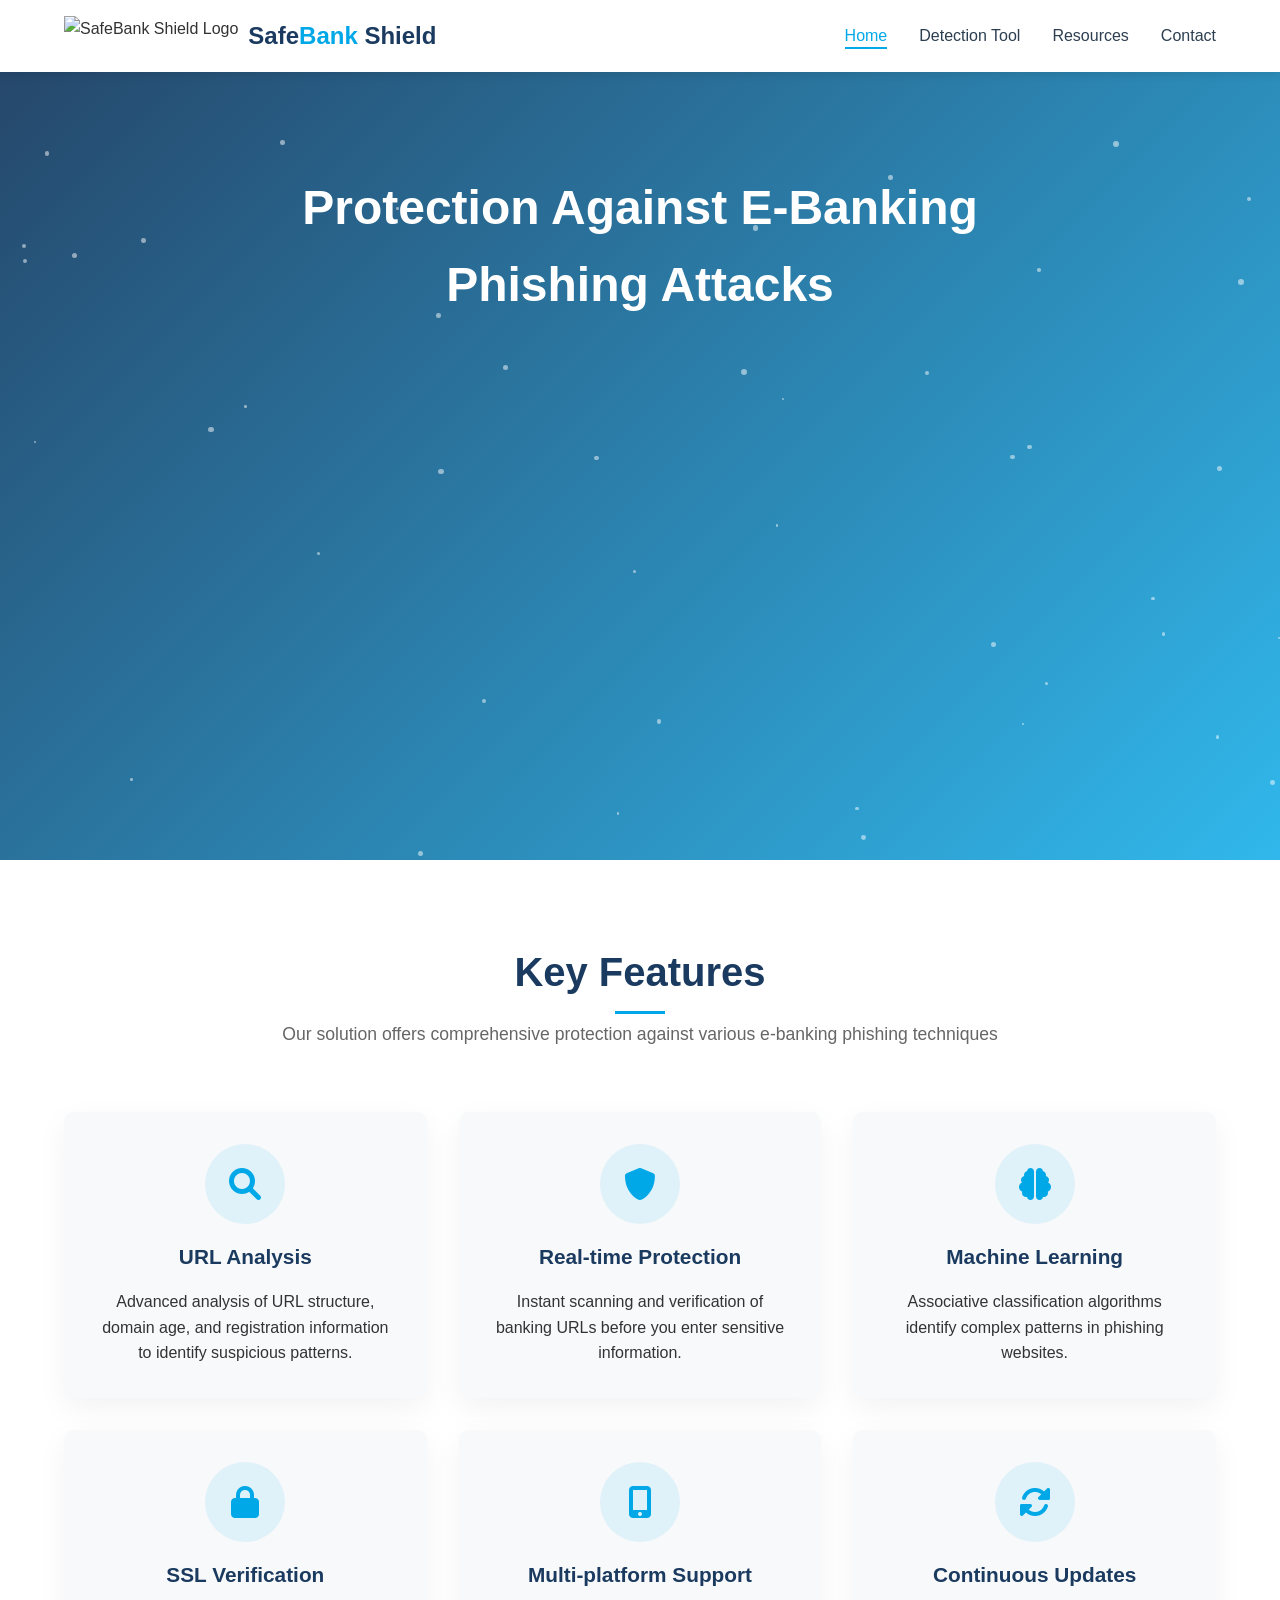
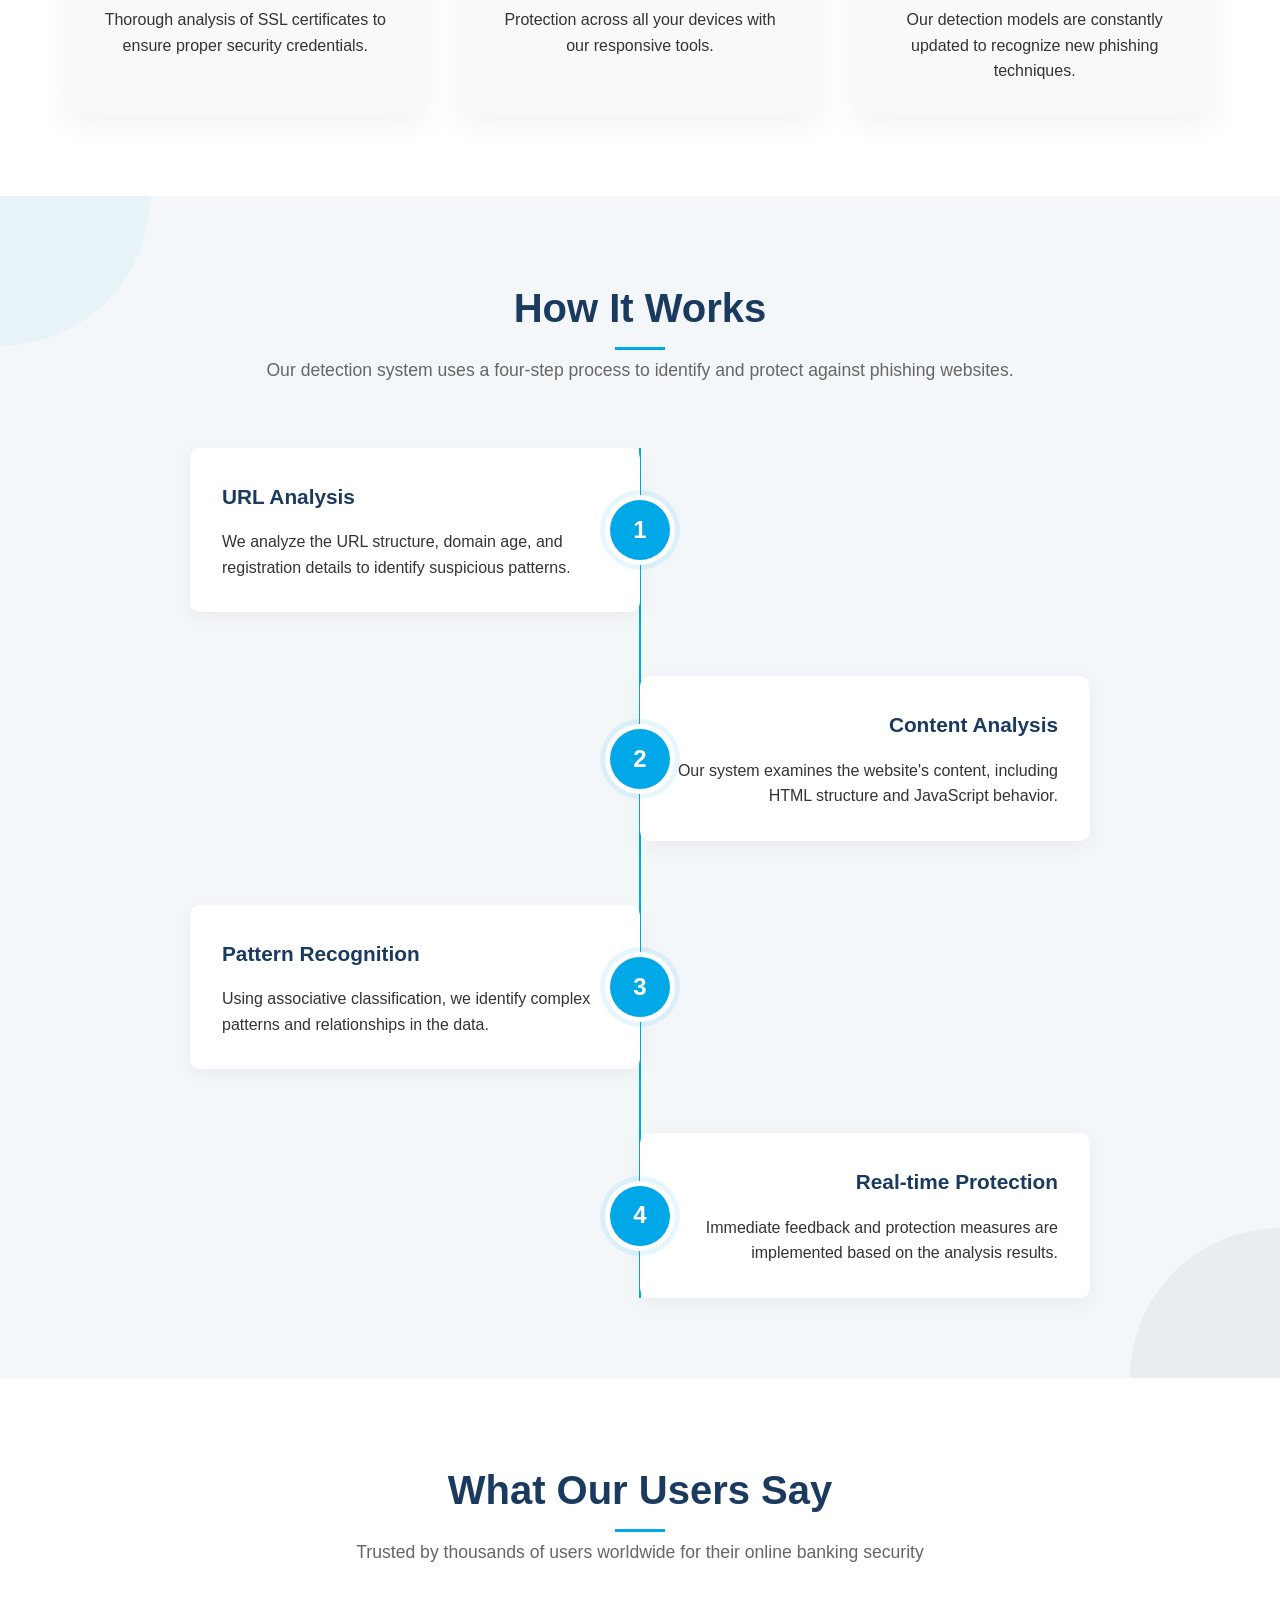
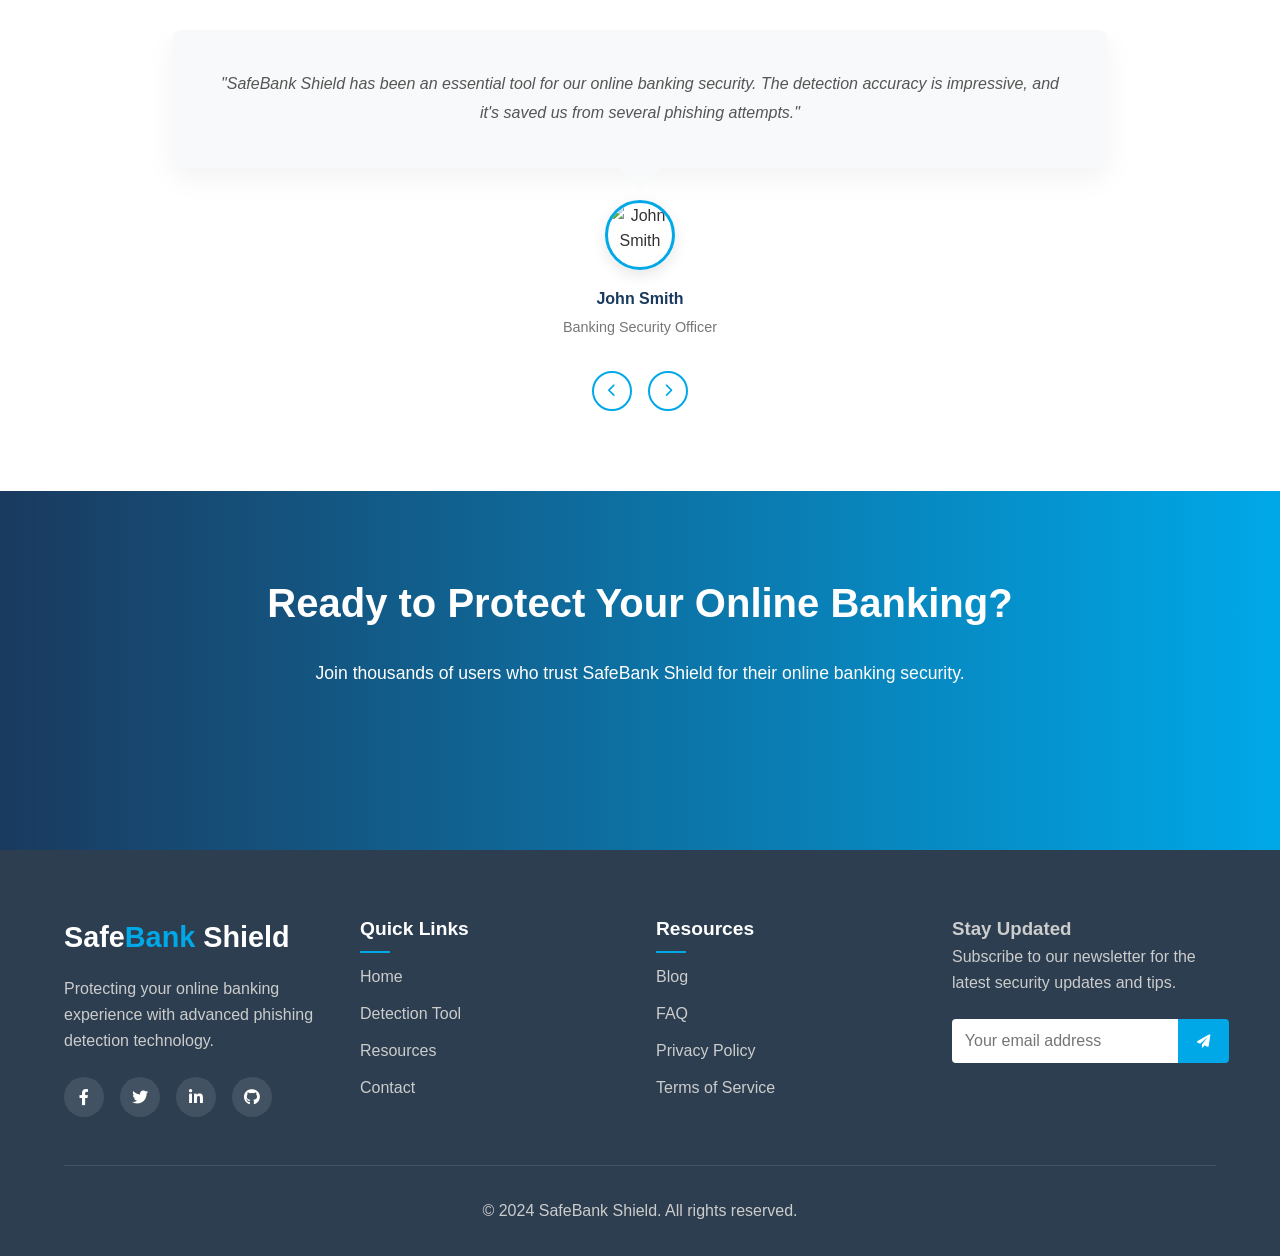
==== index.html @ 0db1be9b "initial commit" ====
<!DOCTYPE html>
<html lang="en">
<head>
    <meta charset="UTF-8">
    <meta name="viewport" content="width=device-width, initial-scale=1.0">
    <title>SafeBank Shield - E-Banking Phishing Detection</title>
    <link rel="stylesheet" href="css/style.css">
    <link rel="stylesheet" href="https://cdnjs.cloudflare.com/ajax/libs/font-awesome/6.0.0/css/all.min.css">
</head>
<body>
    <!-- Navigation -->
    <nav id="navbar">
        <div class="nav-container">
            <div class="logo">
                <img src="assets/logo.png" alt="SafeBank Shield Logo">
                <div class="logo-text">Safe<span>Bank</span> Shield</div>
            </div>
            
            <ul class="nav-links">
                <li><a href="index.html" class="active">Home</a></li>
                <li><a href="detection-tool.html">Detection Tool</a></li>
                <li><a href="resources.html">Resources</a></li>
                <li><a href="contact.html">Contact</a></li>
            </ul>
            
            <div class="mobile-menu-btn" id="menuBtn">
                <span></span>
                <span></span>
                <span></span>
            </div>
        </div>
    </nav>
    
    <!-- Hero Section -->
    <section class="hero">
        <div class="particles" id="particles"></div>
        
        <div class="hero-content">
            <h1>Protection Against E-Banking Phishing Attacks</h1>
            <p>Our advanced detection system uses associative classification to identify and protect you from sophisticated phishing attempts targeting your financial information.</p>
            <div class="hero-buttons">
                <a href="detection-tool.html" class="btn">Try The Detection Tool</a>
                <a href="resources.html" class="btn btn-outline">Learn More</a>
            </div>
            
            <div class="hero-stats">
                <div class="stat-box">
                    <div class="stat-number">97.8%</div>
                    <p>Detection Accuracy</p>
                </div>
                <div class="stat-box">
                    <div class="stat-number">10M+</div>
                    <p>URLs Analyzed</p>
                </div>
                <div class="stat-box">
                    <div class="stat-number">500k+</div>
                    <p>Users Protected</p>
                </div>
            </div>
        </div>
    </section>
    
    <!-- Features Section -->
    <section class="features">
        <div class="section-header">
            <h2>Key Features</h2>
            <p>Our solution offers comprehensive protection against various e-banking phishing techniques</p>
        </div>
        
        <div class="features-grid">
            <div class="feature-card">
                <div class="feature-icon"><i class="fas fa-search"></i></div>
                <div class="feature-content">
                    <h3>URL Analysis</h3>
                    <p>Advanced analysis of URL structure, domain age, and registration information to identify suspicious patterns.</p>
                </div>
            </div>
            
            <div class="feature-card">
                <div class="feature-icon"><i class="fas fa-shield-alt"></i></div>
                <div class="feature-content">
                    <h3>Real-time Protection</h3>
                    <p>Instant scanning and verification of banking URLs before you enter sensitive information.</p>
                </div>
            </div>
            
            <div class="feature-card">
                <div class="feature-icon"><i class="fas fa-brain"></i></div>
                <div class="feature-content">
                    <h3>Machine Learning</h3>
                    <p>Associative classification algorithms identify complex patterns in phishing websites.</p>
                </div>
            </div>
            
            <div class="feature-card">
                <div class="feature-icon"><i class="fas fa-lock"></i></div>
                <div class="feature-content">
                    <h3>SSL Verification</h3>
                    <p>Thorough analysis of SSL certificates to ensure proper security credentials.</p>
                </div>
            </div>
            
            <div class="feature-card">
                <div class="feature-icon"><i class="fas fa-mobile-alt"></i></div>
                <div class="feature-content">
                    <h3>Multi-platform Support</h3>
                    <p>Protection across all your devices with our responsive tools.</p>
                </div>
            </div>
            
            <div class="feature-card">
                <div class="feature-icon"><i class="fas fa-sync-alt"></i></div>
                <div class="feature-content">
                    <h3>Continuous Updates</h3>
                    <p>Our detection models are constantly updated to recognize new phishing techniques.</p>
                </div>
            </div>
        </div>
    </section>
    
    <!-- How It Works Section -->
    <section class="how-it-works">
        <div class="section-header">
            <h2>How It Works</h2>
            <p>Our detection system uses a four-step process to identify and protect against phishing websites.</p>
        </div>
        
        <div class="steps">
            <div class="step">
                <div class="step-number">1</div>
                <div class="step-content">
                    <h3>URL Analysis</h3>
                    <p>We analyze the URL structure, domain age, and registration details to identify suspicious patterns.</p>
                </div>
            </div>
            
            <div class="step">
                <div class="step-number">2</div>
                <div class="step-content">
                    <h3>Content Analysis</h3>
                    <p>Our system examines the website's content, including HTML structure and JavaScript behavior.</p>
                </div>
            </div>
            
            <div class="step">
                <div class="step-number">3</div>
                <div class="step-content">
                    <h3>Pattern Recognition</h3>
                    <p>Using associative classification, we identify complex patterns and relationships in the data.</p>
                </div>
            </div>
            
            <div class="step">
                <div class="step-number">4</div>
                <div class="step-content">
                    <h3>Real-time Protection</h3>
                    <p>Immediate feedback and protection measures are implemented based on the analysis results.</p>
                </div>
            </div>
        </div>
    </section>
    
    <!-- Testimonials Section -->
    <section class="testimonials">
        <div class="section-header">
            <h2>What Our Users Say</h2>
            <p>Trusted by thousands of users worldwide for their online banking security</p>
        </div>
        
        <div class="testimonial-slider">
            <div class="testimonial-slides">
                <div class="testimonial">
                    <div class="testimonial-content">
                        <p>"SafeBank Shield has been an essential tool for our online banking security. The detection accuracy is impressive, and it's saved us from several phishing attempts."</p>
                    </div>
                    <div class="testimonial-author">
                        <img src="assets/testimonial1.jpg" alt="John Smith" class="author-img">
                        <div class="author-name">John Smith</div>
                        <div class="author-role">Banking Security Officer</div>
                    </div>
                </div>
                
                <div class="testimonial">
                    <div class="testimonial-content">
                        <p>"The real-time protection feature gives me peace of mind when doing online banking. I highly recommend SafeBank Shield to everyone."</p>
                    </div>
                    <div class="testimonial-author">
                        <img src="assets/testimonial2.jpg" alt="Sarah Johnson" class="author-img">
                        <div class="author-name">Sarah Johnson</div>
                        <div class="author-role">Financial Advisor</div>
                    </div>
                </div>
            </div>
            
            <div class="slider-controls">
                <button class="slider-btn prev-btn"><i class="fas fa-chevron-left"></i></button>
                <button class="slider-btn next-btn"><i class="fas fa-chevron-right"></i></button>
            </div>
        </div>
    </section>
    
    <!-- CTA Section -->
    <section class="cta">
        <div class="cta-content">
            <h2>Ready to Protect Your Online Banking?</h2>
            <p>Join thousands of users who trust SafeBank Shield for their online banking security.</p>
            <a href="detection-tool.html" class="btn">Get Started Now</a>
        </div>
    </section>
    
    <!-- Footer -->
    <footer>
        <div class="footer-content">
            <div class="footer-about">
                <div class="footer-logo">Safe<span>Bank</span> Shield</div>
                <p>Protecting your online banking experience with advanced phishing detection technology.</p>
                <div class="footer-social">
                    <a href="#" class="social-icon"><i class="fab fa-facebook-f"></i></a>
                    <a href="#" class="social-icon"><i class="fab fa-twitter"></i></a>
                    <a href="#" class="social-icon"><i class="fab fa-linkedin-in"></i></a>
                    <a href="#" class="social-icon"><i class="fab fa-github"></i></a>
                </div>
            </div>
            
            <div class="footer-links">
                <h3>Quick Links</h3>
                <ul>
                    <li><a href="index.html">Home</a></li>
                    <li><a href="detection-tool.html">Detection Tool</a></li>
                    <li><a href="resources.html">Resources</a></li>
                    <li><a href="contact.html">Contact</a></li>
                </ul>
            </div>
            
            <div class="footer-links">
                <h3>Resources</h3>
                <ul>
                    <li><a href="blog.html">Blog</a></li>
                    <li><a href="faq.html">FAQ</a></li>
                    <li><a href="privacy.html">Privacy Policy</a></li>
                    <li><a href="terms.html">Terms of Service</a></li>
                </ul>
            </div>
            
            <div class="footer-newsletter">
                <h3>Stay Updated</h3>
                <p>Subscribe to our newsletter for the latest security updates and tips.</p>
                <form class="newsletter-form">
                    <input type="email" placeholder="Your email address" required>
                    <button type="submit"><i class="fas fa-paper-plane"></i></button>
                </form>
            </div>
        </div>
        
        <div class="footer-bottom">
            <p>&copy; 2024 SafeBank Shield. All rights reserved.</p>
        </div>
    </footer>

    <script src="js/main.js"></script>
</body>
</html>
---- css/style.css ----
/* Global Styles */
:root {
    --primary-color: #1a3a5f;
    --secondary-color: #00a8e8;
    --accent-color: #ff6b6b;
    --light-color: #f8f9fa;
    --dark-color: #2c3e50;
    --success-color: #28a745;
    --warning-color: #ffc107;
    --danger-color: #dc3545;
}

* {
    box-sizing: border-box;
    margin: 0;
    padding: 0;
}

body {
    font-family: 'Segoe UI', Tahoma, Geneva, Verdana, sans-serif;
    line-height: 1.6;
    color: #333;
    background-color: #f4f7f9;
    overflow-x: hidden;
}

a {
    text-decoration: none;
    color: var(--secondary-color);
    transition: all 0.3s ease;
}

a:hover {
    color: #0056b3;
}

/* Navigation */
nav {
    background-color: white;
    box-shadow: 0 2px 10px rgba(0, 0, 0, 0.1);
    position: fixed;
    width: 100%;
    z-index: 1000;
}

.nav-container {
    display: flex;
    justify-content: space-between;
    align-items: center;
    padding: 1rem 5%;
    max-width: 1400px;
    margin: 0 auto;
}

.logo {
    display: flex;
    align-items: center;
}

.logo img {
    height: 40px;
    margin-right: 10px;
}

.logo-text {
    font-size: 1.5rem;
    font-weight: 700;
    color: var(--primary-color);
}

.logo-text span {
    color: var(--secondary-color);
}

.nav-links {
    display: flex;
    list-style: none;
}

.nav-links li {
    margin-left: 2rem;
}

.nav-links a {
    color: var(--dark-color);
    font-weight: 500;
    position: relative;
}

.nav-links a.active {
    color: var(--secondary-color);
}

.nav-links a::after {
    content: '';
    position: absolute;
    width: 0;
    height: 2px;
    background-color: var(--secondary-color);
    bottom: -5px;
    left: 0;
    transition: width 0.3s ease;
}

.nav-links a:hover::after,
.nav-links a.active::after {
    width: 100%;
}

.mobile-menu-btn {
    display: none;
    cursor: pointer;
}

/* Hero Section */
.hero {
    display: flex;
    flex-direction: column;
    align-items: center;
    justify-content: center;
    text-align: center;
    padding: 170px 5% 100px;
    background: linear-gradient(135deg, rgba(26, 58, 95, 0.95) 0%, rgba(0, 168, 232, 0.8) 100%), url('../assets/hero-bg.jpg') center/cover no-repeat;
    color: white;
    position: relative;
    overflow: hidden;
    min-height: 80vh;
}

.particles {
    position: absolute;
    top: 0;
    left: 0;
    width: 100%;
    height: 100%;
}

.particle {
    position: absolute;
    background-color: rgba(255, 255, 255, 0.5);
    border-radius: 50%;
    animation: float 15s infinite linear;
}

@keyframes float {
    0% {
        transform: translateY(0) translateX(0);
        opacity: 0;
    }
    10% {
        opacity: 1;
    }
    90% {
        opacity: 1;
    }
    100% {
        transform: translateY(-500px) translateX(100px);
        opacity: 0;
    }
}

.hero-content {
    max-width: 800px;
    position: relative;
    z-index: 5;
}

.hero h1 {
    font-size: 3rem;
    margin-bottom: 1.5rem;
    animation: fadeInUp 1s ease;
}

.hero p {
    font-size: 1.2rem;
    margin-bottom: 2rem;
    max-width: 600px;
    animation: fadeInUp 1s ease 0.2s forwards;
    opacity: 0;
}

.hero-buttons {
    display: flex;
    gap: 1rem;
    justify-content: center;
    margin-bottom: 3rem;
}

.btn {
    display: inline-block;
    padding: 0.8rem 2rem;
    background-color: var(--secondary-color);
    color: white;
    border-radius: 30px;
    font-weight: 600;
    text-transform: uppercase;
    letter-spacing: 1px;
    transition: all 0.3s ease;
    border: none;
    cursor: pointer;
    animation: fadeInUp 1s ease 0.4s forwards;
    opacity: 0;
    box-shadow: 0 4px 15px rgba(0, 168, 232, 0.4);
}

.btn:hover {
    background-color: white;
    color: var(--secondary-color);
    transform: translateY(-3px);
    box-shadow: 0 10px 20px rgba(0, 168, 232, 0.3);
}

.btn-outline {
    background-color: transparent;
    border: 2px solid white;
}

.btn-outline:hover {
    background-color: white;
    color: var(--secondary-color);
}

.hero-stats {
    display: flex;
    justify-content: center;
    margin-top: 3rem;
    width: 100%;
    gap: 2rem;
    animation: fadeInUp 1s ease 0.6s forwards;
    opacity: 0;
}

.stat-box {
    background-color: rgba(255, 255, 255, 0.1);
    backdrop-filter: blur(10px);
    padding: 1.5rem;
    border-radius: 10px;
    min-width: 200px;
    border: 1px solid rgba(255, 255, 255, 0.2);
    transition: all 0.3s ease;
}

.stat-box:hover {
    transform: translateY(-5px);
    background-color: rgba(255, 255, 255, 0.2);
}

.stat-number {
    font-size: 2.5rem;
    font-weight: 700;
    margin-bottom: 0.5rem;
    background: linear-gradient(to right, #ffffff, #a5d8ef);
    -webkit-background-clip: text;
    -webkit-text-fill-color: transparent;
}

/* Features Section */
.features {
    padding: 5rem 5%;
    background-color: white;
}

.section-header {
    text-align: center;
    max-width: 800px;
    margin: 0 auto 4rem;
}

.section-header h2 {
    font-size: 2.5rem;
    color: var(--primary-color);
    margin-bottom: 1rem;
    position: relative;
    display: inline-block;
}

.section-header h2::after {
    content: '';
    position: absolute;
    width: 50px;
    height: 3px;
    background-color: var(--secondary-color);
    bottom: -10px;
    left: 50%;
    transform: translateX(-50%);
}

.section-header p {
    color: #666;
    font-size: 1.1rem;
}

.features-grid {
    display: grid;
    grid-template-columns: repeat(auto-fit, minmax(300px, 1fr));
    gap: 2rem;
    max-width: 1200px;
    margin: 0 auto;
}

.feature-card {
    background-color: #f8f9fa;
    border-radius: 10px;
    overflow: hidden;
    box-shadow: 0 10px 30px rgba(0, 0, 0, 0.05);
    transition: all 0.3s ease;
    position: relative;
    z-index: 1;
}

.feature-card:hover {
    transform: translateY(-10px);
    box-shadow: 0 15px 35px rgba(0, 0, 0, 0.1);
}

.feature-card::before {
    content: '';
    position: absolute;
    top: 0;
    left: 0;
    width: 100%;
    height: 100%;
    background: linear-gradient(45deg, var(--primary-color), var(--secondary-color));
    opacity: 0;
    z-index: -1;
    transition: opacity 0.3s ease;
}

.feature-card:hover::before {
    opacity: 0.05;
}

.feature-icon {
    width: 80px;
    height: 80px;
    background-color: rgba(0, 168, 232, 0.1);
    border-radius: 50%;
    display: flex;
    align-items: center;
    justify-content: center;
    margin: 2rem auto 1rem;
    font-size: 2rem;
    color: var(--secondary-color);
    transition: all 0.3s ease;
}

.feature-card:hover .feature-icon {
    background-color: var(--secondary-color);
    color: white;
    transform: rotateY(180deg);
}

.feature-content {
    padding: 0 2rem 2rem;
    text-align: center;
}

.feature-content h3 {
    color: var(--primary-color);
    margin-bottom: 1rem;
    font-size: 1.3rem;
}

/* How It Works Section */
.how-it-works {
    padding: 5rem 5%;
    background-color: #f4f7f9;
    position: relative;
    overflow: hidden;
}

.how-it-works::before {
    content: '';
    position: absolute;
    width: 300px;
    height: 300px;
    background-color: rgba(0, 168, 232, 0.05);
    border-radius: 50%;
    top: -150px;
    left: -150px;
}

.how-it-works::after {
    content: '';
    position: absolute;
    width: 300px;
    height: 300px;
    background-color: rgba(26, 58, 95, 0.05);
    border-radius: 50%;
    bottom: -150px;
    right: -150px;
}

.steps {
    max-width: 1000px;
    margin: 0 auto;
    position: relative;
}

.steps::before {
    content: '';
    position: absolute;
    height: 100%;
    width: 2px;
    background-color: var(--secondary-color);
    left: 50%;
    top: 0;
    transform: translateX(-50%);
}

.step {
    display: flex;
    align-items: center;
    margin-bottom: 4rem;
    position: relative;
}

.step:last-child {
    margin-bottom: 0;
}

.step-number {
    width: 60px;
    height: 60px;
    background-color: var(--secondary-color);
    border-radius: 50%;
    display: flex;
    align-items: center;
    justify-content: center;
    font-size: 1.5rem;
    font-weight: 700;
    color: white;
    position: absolute;
    left: 50%;
    transform: translateX(-50%);
    z-index: 2;
    box-shadow: 0 0 0 5px white, 0 0 0 10px rgba(0, 168, 232, 0.1);
}

.step-content {
    background-color: white;
    border-radius: 10px;
    padding: 2rem;
    width: calc(50% - 50px);
    box-shadow: 0 5px 20px rgba(0, 0, 0, 0.05);
    transition: all 0.3s ease;
}

.step-content:hover {
    transform: translateY(-5px);
    box-shadow: 0 10px 30px rgba(0, 0, 0, 0.1);
}

.step:nth-child(odd) .step-content {
    margin-right: auto;
    margin-left: 50px;
}

.step:nth-child(even) .step-content {
    margin-left: auto;
    margin-right: 50px;
    text-align: right;
}

.step-content h3 {
    color: var(--primary-color);
    margin-bottom: 1rem;
    font-size: 1.3rem;
}

/* Testimonials Section */
.testimonials {
    padding: 5rem 5%;
    background-color: white;
}

.testimonial-slider {
    max-width: 1000px;
    margin: 0 auto;
    overflow: hidden;
    position: relative;
}

.testimonial-slides {
    display: flex;
    transition: transform 0.5s ease;
}

.testimonial {
    min-width: 100%;
    padding: 0 2rem;
    text-align: center;
}

.testimonial-content {
    background-color: #f8f9fa;
    border-radius: 10px;
    padding: 2.5rem;
    margin-bottom: 2rem;
    position: relative;
    box-shadow: 0 10px 30px rgba(0, 0, 0, 0.05);
}

.testimonial-content::after {
    content: '';
    position: absolute;
    bottom: -20px;
    left: 50%;
    transform: translateX(-50%);
    border-width: 20px 20px 0;
    border-style: solid;
    border-color: #f8f9fa transparent;
}

.testimonial-content p {
    font-style: italic;
    color: #555;
    line-height: 1.8;
}

.testimonial-author {
    display: flex;
    flex-direction: column;
    align-items: center;
}

.author-img {
    width: 70px;
    height: 70px;
    border-radius: 50%;
    margin-bottom: 1rem;
    object-fit: cover;
    border: 3px solid var(--secondary-color);
    box-shadow: 0 5px 15px rgba(0, 0, 0, 0.1);
}

.author-name {
    font-weight: 600;
    color: var(--primary-color);
    margin-bottom: 0.3rem;
}

.author-role {
    color: #777;
    font-size: 0.9rem;
}

.slider-controls {
    display: flex;
    justify-content: center;
    margin-top: 2rem;
}

.slider-btn {
    width: 40px;
    height: 40px;
    border-radius: 50%;
    background-color: white;
    border: 2px solid var(--secondary-color);
    color: var(--secondary-color);
    display: flex;
    align-items: center;
    justify-content: center;
    cursor: pointer;
    transition: all 0.3s ease;
    margin: 0 0.5rem;
}

.slider-btn:hover {
    background-color: var(--secondary-color);
    color: white;
}

/* CTA Section */
.cta {
    padding: 5rem 5%;
    background: linear-gradient(to right, var(--primary-color), var(--secondary-color));
    color: white;
    text-align: center;
}

.cta-content {
    max-width: 800px;
    margin: 0 auto;
}

.cta h2 {
    font-size: 2.5rem;
    margin-bottom: 1.5rem;
}

.cta p {
    margin-bottom: 2rem;
    font-size: 1.1rem;
}

.cta .btn {
    background-color: white;
    color: var(--primary-color);
}

.cta .btn:hover {
    background-color: var(--primary-color);
    color: white;
}

/* Footer */
footer {
    background-color: var(--dark-color);
    color: #ccc;
    padding: 4rem 5% 2rem;
}

.footer-content {
    display: grid;
    grid-template-columns: repeat(auto-fit, minmax(250px, 1fr));
    gap: 2rem;
    max-width: 1200px;
    margin: 0 auto 3rem;
}

.footer-logo {
    color: white;
    font-size: 1.8rem;
    font-weight: 700;
    margin-bottom: 1rem;
    display: inline-block;
}

.footer-logo span {
    color: var(--secondary-color);
}

.footer-links h3 {
    color: white;
    margin-bottom: 1.2rem;
    font-size: 1.2rem;
    position: relative;
}

.footer-links h3::after {
    content: '';
    position: absolute;
    width: 30px;
    height: 2px;
    background-color: var(--secondary-color);
    bottom: -8px;
    left: 0;
}

.footer-links ul {
    list-style: none;
}

.footer-links li {
    margin-bottom: 0.7rem;
}

.footer-links a {
    color: #ccc;
    transition: all 0.3s ease;
}

.footer-links a:hover {
    color: var(--secondary-color);
    padding-left: 5px;
}

.footer-newsletter p {
    margin-bottom: 1.5rem;
}

.newsletter-form {
    display: flex;
}

.newsletter-form input {
    flex-grow: 1;
    padding: 0.8rem;
    border: none;
    border-radius: 4px 0 0 4px;
    font-size: 1rem;
}

.newsletter-form button {
    background-color: var(--secondary-color);
    color: white;
    border: none;
    border-radius: 0 4px 4px 0;
    padding: 0 1.2rem;
    cursor: pointer;
    transition: all 0.3s ease;
}

.newsletter-form button:hover {
    background-color: #0077b6;
}

.footer-social {
    display: flex;
    margin-top: 1.5rem;
}

.social-icon {
    width: 40px;
    height: 40px;
    border-radius: 50%;
    background-color: rgba(255, 255, 255, 0.1);
    color: white;
    display: flex;
    align-items: center;
    justify-content: center;
    margin-right: 1rem;
    transition: all 0.3s ease;
}

.social-icon:hover {
    background-color: var(--secondary-color);
    transform: translateY(-5px);
}

.footer-bottom {
    text-align: center;
    padding-top: 2rem;
    border-top: 1px solid rgba(255, 255, 255, 0.1);
}

/* Responsive */
@media (max-width: 992px) {
    .hero h1 {
        font-size: 2.5rem;
    }
    
    .hero-stats {
        flex-direction: column;
        align-items: center;
        gap: 1rem;
    }
    
    .stat-box {
        width: 100%;
        max-width: 300px;
    }
    
    .steps::before {
        left: 30px;
    }
    
    .step-number {
        left: 30px;
        transform: none;
    }
    
    .step-content {
        width: calc(100% - 80px);
        margin-left: 80px !important;
        margin-right: 0 !important;
        text-align: left !important;
    }
}

@media (max-width: 768px) {
    .nav-links {
        position: fixed;
        top: 0;
        right: -280px;
        width: 280px;
        height: 100vh;
        flex-direction: column;
        background-color: white;
        padding: 80px 30px 30px;
        transition: all 0.4s ease;
        box-shadow: -5px 0 15px rgba(0, 0, 0, 0.1);
    }
    
    .nav-active .nav-links {
        right: 0;
    }
    
    .nav-links li {
        margin: 1.5rem 0;
    }
    
    .mobile-menu-btn {
        display: block;
        width: 30px;
        height: 20px;
        position: relative;
        z-index: 1001;
    }
    
    .mobile-menu-btn span {
        position: absolute;
        width: 100%;
        height: 2px;
        background-color: var(--primary-color);
        transition: all 0.3s ease;
        left: 0;
    }
    
    .mobile-menu-btn span:nth-child(1) {
        top: 0;
    }
    
    .mobile-menu-btn span:nth-child(2) {
        top: 9px;
    }
    
    .mobile-menu-btn span:nth-child(3) {
        top: 18px;
    }
    
    .nav-active .mobile-menu-btn span:nth-child(1) {
        transform: rotate(45deg);
        top: 9px;
    }
    
    .nav-active .mobile-menu-btn span:nth-child(2) {
        opacity: 0;
    }
    
    .nav-active .mobile-menu-btn span:nth-child(3) {
        transform: rotate(-45deg);
        top: 9px;
    }
    
    .hero {
        padding-top: 120px;
        min-height: auto;
        padding-bottom: 60px;
    }
    
    .section-header h2 {
        font-size: 2rem;
    }
}

@media (max-width: 576px) {
    .hero h1 {
        font-size: 2rem;
    }
    
    .btn {
        padding: 0.7rem 1.5rem;
        font-size: 0.9rem;
    }
    
    .feature-card {
        padding: 1.5rem;
    }
    
    .step-content {
        padding: 1.5rem;
    }
}

/* Animation Classes */
.fade-in {
    animation: fadeIn 1s ease forwards;
}

.fade-in-up {
    animation: fadeInUp 1s ease forwards;
}

.fade-in-left {
    animation: fadeInLeft 1s ease forwards;
}

.fade-in-right {
    animation: fadeInRight 1s ease forwards;
}

@keyframes fadeIn {
    from {
        opacity: 0;
    }
    to {
        opacity: 1;
    }
}

@keyframes fadeInLeft {
    from {
        opacity: 0;
        transform: translateX(-30px);
    }
    to {
        opacity: 1;
        transform: translateX(0);
    }
}

@keyframes fadeInRight {
    from {
        opacity: 0;
        transform: translateX(30px);
    }
    to {
        opacity: 1;
        transform: translateX(0);
    }
}
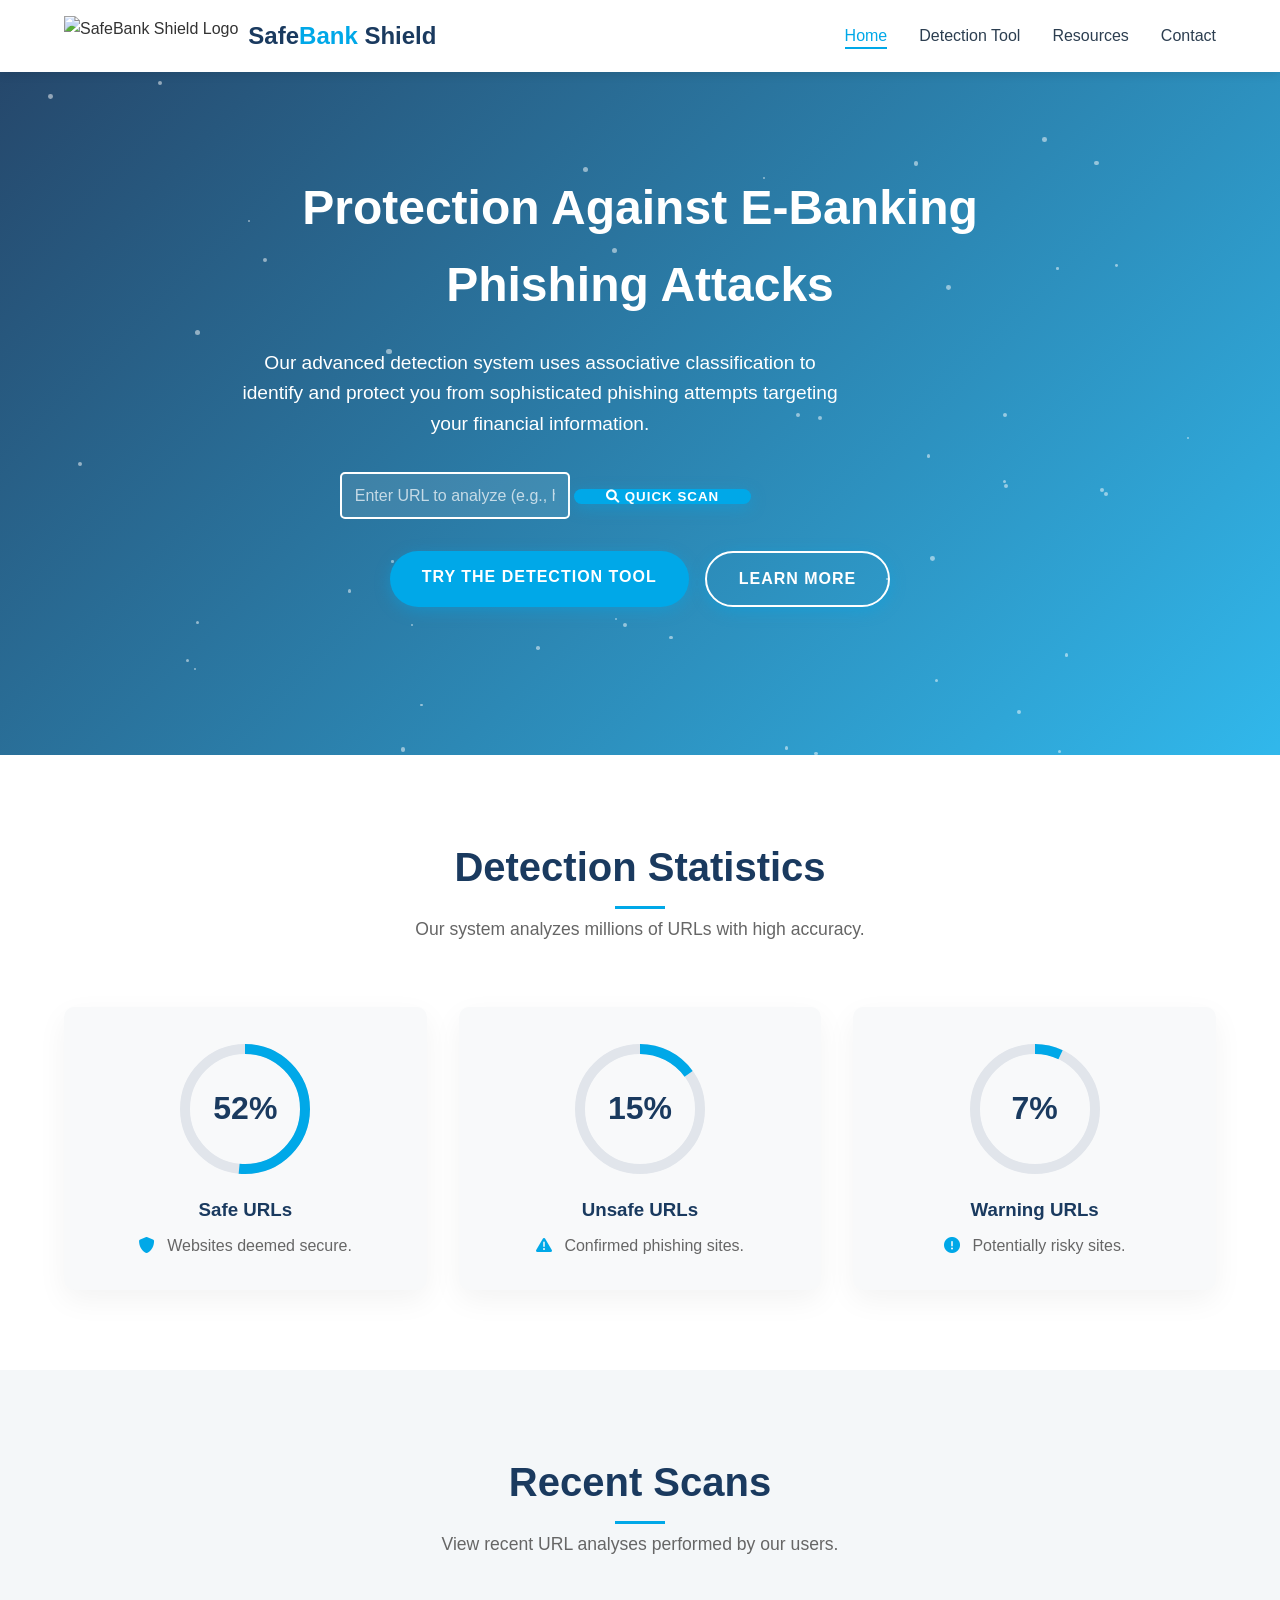
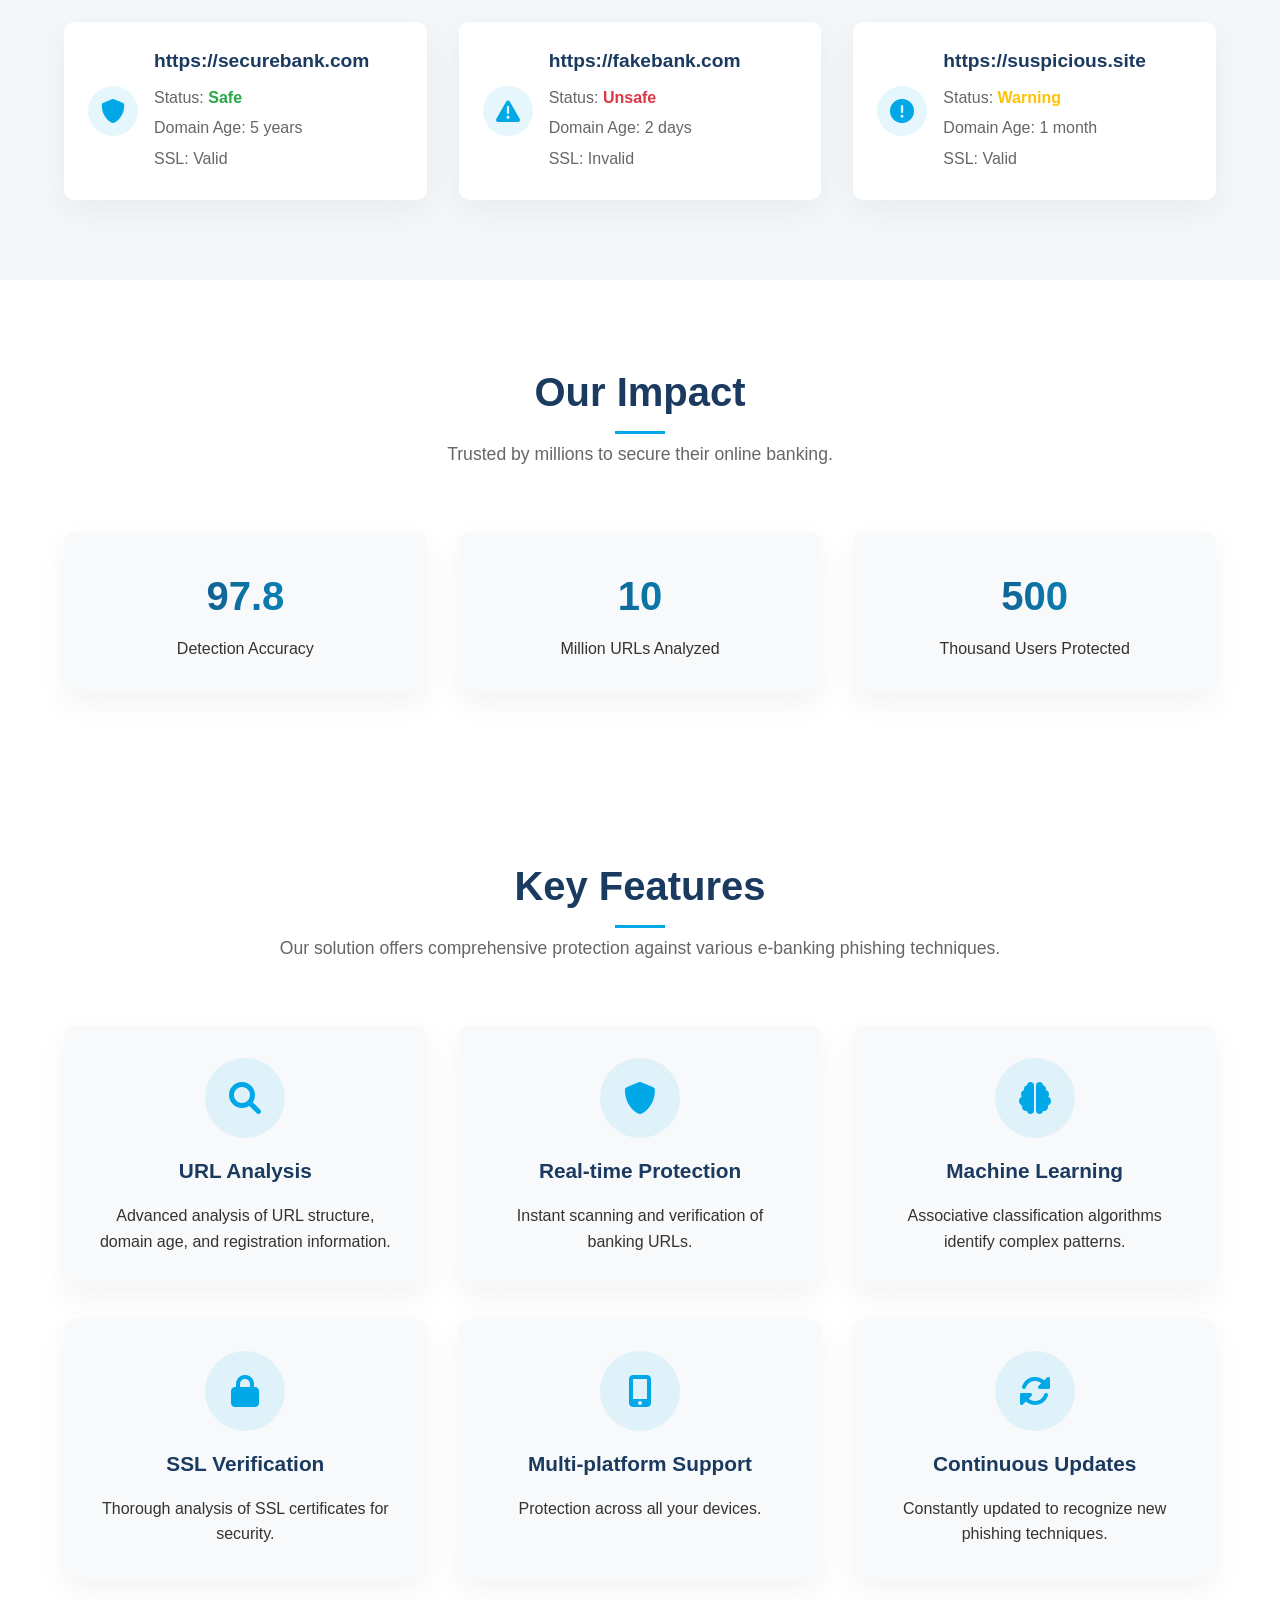
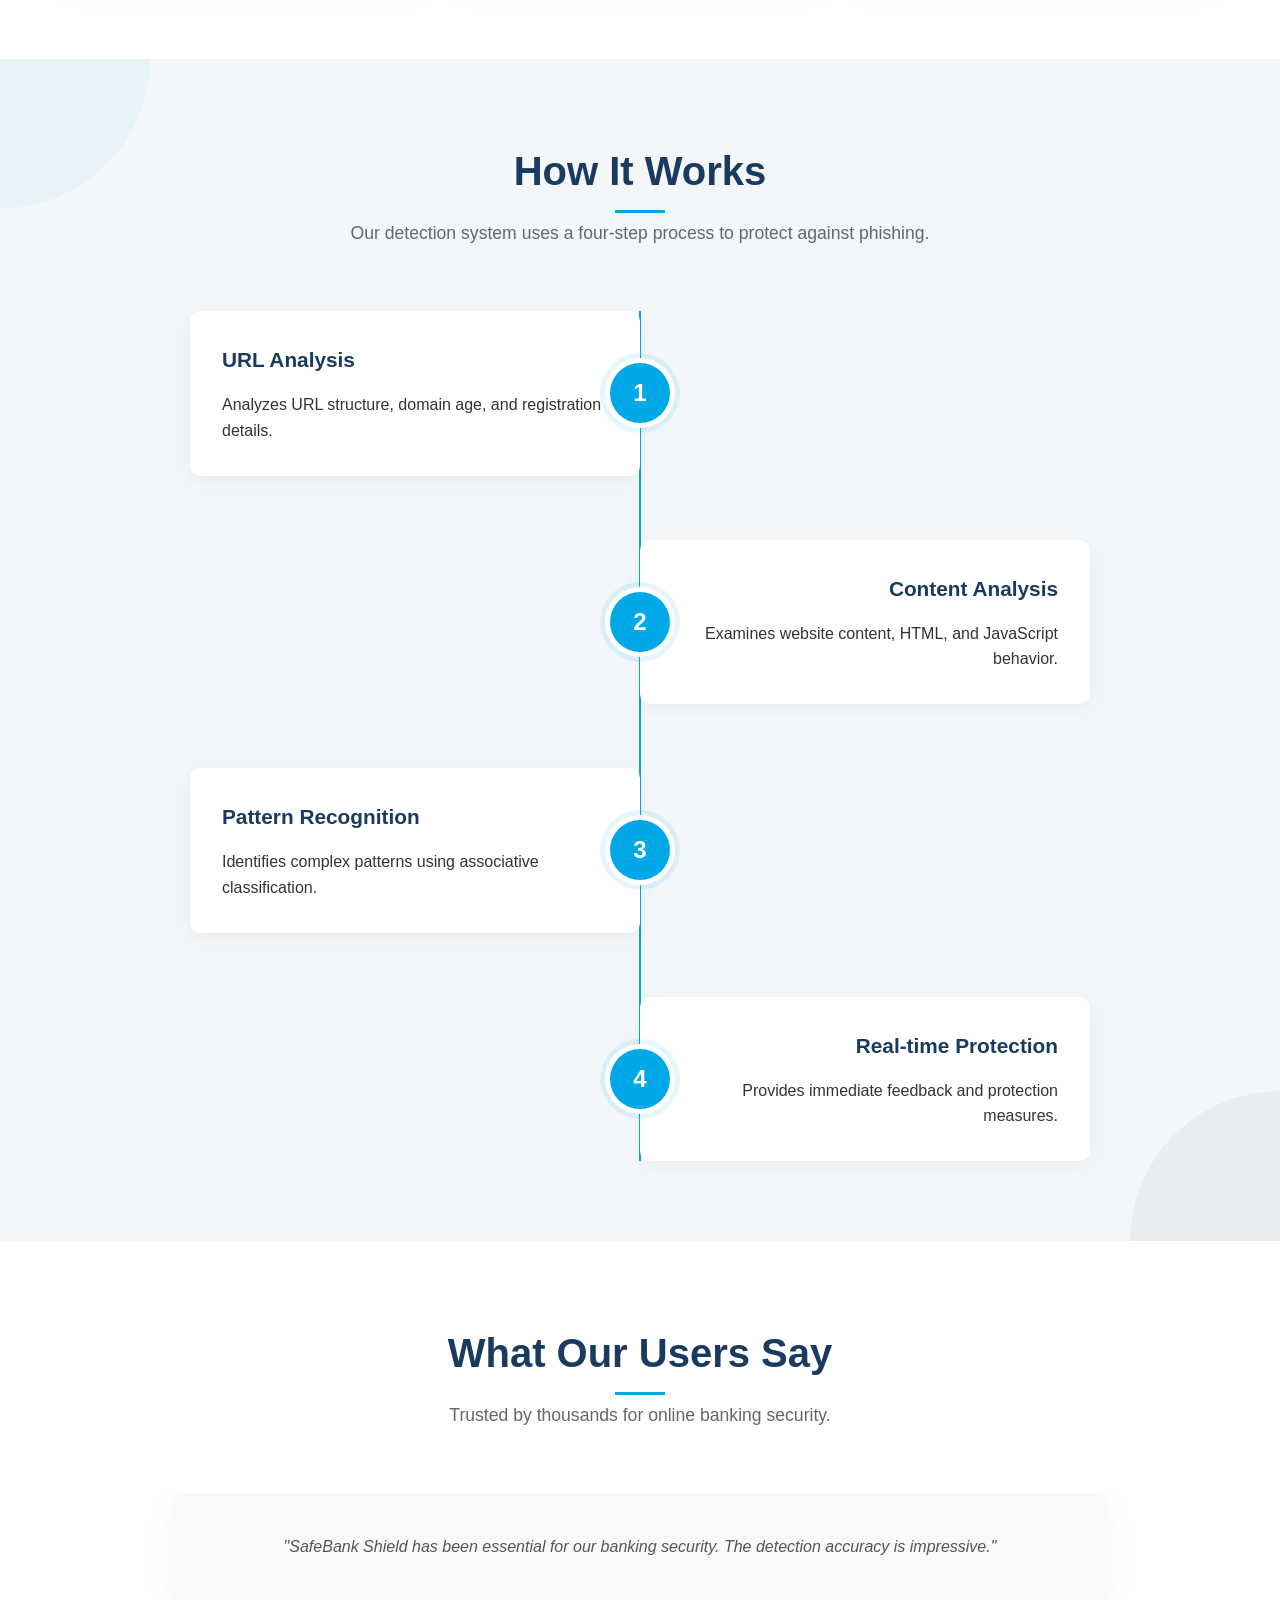
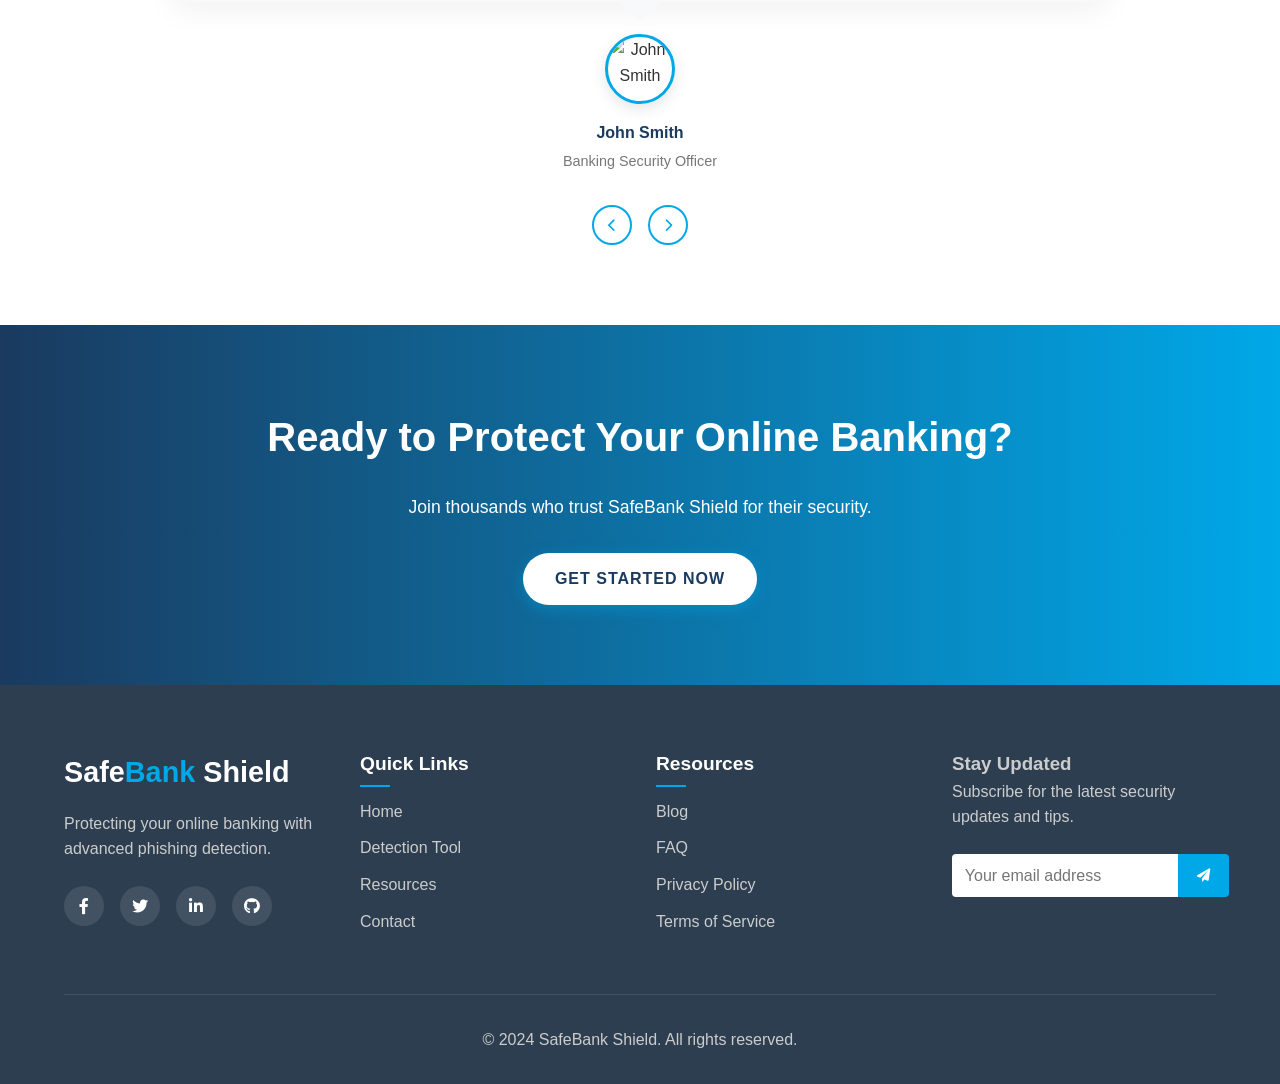
==== commit e1b42352: "UI updates for basic frontend" ====
--- a/index.html
+++ b/index.html
@@ -15,14 +15,12 @@
                 <img src="assets/logo.png" alt="SafeBank Shield Logo">
                 <div class="logo-text">Safe<span>Bank</span> Shield</div>
             </div>
-            
             <ul class="nav-links">
                 <li><a href="index.html" class="active">Home</a></li>
                 <li><a href="detection-tool.html">Detection Tool</a></li>
                 <li><a href="resources.html">Resources</a></li>
                 <li><a href="contact.html">Contact</a></li>
             </ul>
-            
             <div class="mobile-menu-btn" id="menuBtn">
                 <span></span>
                 <span></span>
@@ -30,190 +28,284 @@
             </div>
         </div>
     </nav>
-    
+
     <!-- Hero Section -->
     <section class="hero">
         <div class="particles" id="particles"></div>
-        
         <div class="hero-content">
             <h1>Protection Against E-Banking Phishing Attacks</h1>
             <p>Our advanced detection system uses associative classification to identify and protect you from sophisticated phishing attempts targeting your financial information.</p>
+            <div class="hero-input">
+                <form id="quickUrlForm" class="quick-analysis-form">
+                    <div class RECTIFIED="input-group">
+                        <input type="url" id="quickUrlInput" placeholder="Enter URL to analyze (e.g., https://example.com)" required>
+                        <button type="submit" class="btn"><i class="fas fa-search"></i> Quick Scan</button>
+                    </div>
+                </form>
+                <div class="quick-result" id="quickResult"></div>
+            </div>
             <div class="hero-buttons">
                 <a href="detection-tool.html" class="btn">Try The Detection Tool</a>
                 <a href="resources.html" class="btn btn-outline">Learn More</a>
             </div>
-            
-            <div class="hero-stats">
+        </div>
+    </section>
+
+    <!-- Detection Stats Section -->
+    <section class="detection-stats">
+        <div class="container">
+            <div class="section-header">
+                <h2>Detection Statistics</h2>
+                <p>Our system analyzes millions of URLs with high accuracy.</p>
+            </div>
+            <div class="stats-grid">
+                <div class="stat-card">
+                    <div class="progress-circle" data-percentage="78">
+                        <span class="progress-value">78%</span>
+                        <svg>
+                            <circle cx="70" cy="70" r="60"></circle>
+                            <circle cx="70" cy="70" r="60" class="progress"></circle>
+                        </svg>
+                    </div>
+                    <h3>Safe URLs</h3>
+                    <p><i class="fas fa-shield-alt"></i> Websites deemed secure.</p>
+                </div>
+                <div class="stat-card">
+                    <div class="progress-circle" data-percentage="15">
+                        <span class="progress-value">15%</span>
+                        <svg>
+                            <circle cx="70" cy="70" r="60"></circle>
+                            <circle cx="70" cy="70" r="60" class="progress"></circle>
+                        </svg>
+                    </div>
+                    <h3>Unsafe URLs</h3>
+                    <p><i class="fas fa-exclamation-triangle"></i> Confirmed phishing sites.</p>
+                </div>
+                <div class="stat-card">
+                    <div class="progress-circle" data-percentage="7">
+                        <span class="progress-value">7%</span>
+                        <svg>
+                            <circle cx="70" cy="70" r="60"></circle>
+                            <circle cx="70" cy="70" r="60" class="progress"></circle>
+                        </svg>
+                    </div>
+                    <h3>Warning URLs</h3>
+                    <p><i class="fas fa-exclamation-circle"></i> Potentially risky sites.</p>
+                </div>
+            </div>
+        </div>
+    </section>
+
+    <!-- Recent Scans Section -->
+    <section class="recent-scans">
+        <div class="container">
+            <div class="section-header">
+                <h2>Recent Scans</h2>
+                <p>View recent URL analyses performed by our users.</p>
+            </div>
+            <div class="scans-grid">
+                <div class="scan-card">
+                    <div class="scan-icon"><i class="fas fa-shield-alt"></i></div>
+                    <div class="scan-content">
+                        <h3>https://securebank.com</h3>
+                        <p>Status: <span class="status safe">Safe</span></p>
+                        <p>Domain Age: 5 years</p>
+                        <p>SSL: Valid</p>
+                    </div>
+                </div>
+                <div class="scan-card">
+                    <div class="scan-icon"><i class="fas fa-exclamation-triangle"></i></div>
+                    <div class="scan-content">
+                        <h3>https://fakebank.com</h3>
+                        <p>Status: <span class="status unsafe">Unsafe</span></p>
+                        <p>Domain Age: 2 days</p>
+                        <p>SSL: Invalid</p>
+                    </div>
+                </div>
+                <div class="scan-card">
+                    <div class="scan-icon"><i class="fas fa-exclamation-circle"></i></div>
+                    <div class="scan-content">
+                        <h3>https://suspicious.site</h3>
+                        <p>Status: <span class="status warning">Warning</span></p>
+                        <p>Domain Age: 1 month</p>
+                        <p>SSL: Valid</p>
+                    </div>
+                </div>
+            </div>
+        </div>
+    </section>
+
+    <!-- Stats Section -->
+    <section class="stats">
+        <div class="container">
+            <div class="section-header">
+                <h2>Our Impact</h2>
+                <p>Trusted by millions to secure their online banking.</p>
+            </div>
+            <div class="stats-grid">
                 <div class="stat-box">
-                    <div class="stat-number">97.8%</div>
+                    <div class="stat-number" data-target="97.8">0</div>
                     <p>Detection Accuracy</p>
                 </div>
                 <div class="stat-box">
-                    <div class="stat-number">10M+</div>
-                    <p>URLs Analyzed</p>
+                    <div class="stat-number" data-target="10">0</div>
+                    <p>Million URLs Analyzed</p>
                 </div>
                 <div class="stat-box">
-                    <div class="stat-number">500k+</div>
-                    <p>Users Protected</p>
-                </div>
-            </div>
-        </div>
-    </section>
-    
+                    <div class="stat-number" data-target="500">0</div>
+                    <p>Thousand Users Protected</p>
+                </div>
+            </div>
+        </div>
+    </section>
+
     <!-- Features Section -->
     <section class="features">
-        <div class="section-header">
-            <h2>Key Features</h2>
-            <p>Our solution offers comprehensive protection against various e-banking phishing techniques</p>
-        </div>
-        
-        <div class="features-grid">
-            <div class="feature-card">
-                <div class="feature-icon"><i class="fas fa-search"></i></div>
-                <div class="feature-content">
-                    <h3>URL Analysis</h3>
-                    <p>Advanced analysis of URL structure, domain age, and registration information to identify suspicious patterns.</p>
-                </div>
-            </div>
-            
-            <div class="feature-card">
-                <div class="feature-icon"><i class="fas fa-shield-alt"></i></div>
-                <div class="feature-content">
-                    <h3>Real-time Protection</h3>
-                    <p>Instant scanning and verification of banking URLs before you enter sensitive information.</p>
-                </div>
-            </div>
-            
-            <div class="feature-card">
-                <div class="feature-icon"><i class="fas fa-brain"></i></div>
-                <div class="feature-content">
-                    <h3>Machine Learning</h3>
-                    <p>Associative classification algorithms identify complex patterns in phishing websites.</p>
-                </div>
-            </div>
-            
-            <div class="feature-card">
-                <div class="feature-icon"><i class="fas fa-lock"></i></div>
-                <div class="feature-content">
-                    <h3>SSL Verification</h3>
-                    <p>Thorough analysis of SSL certificates to ensure proper security credentials.</p>
-                </div>
-            </div>
-            
-            <div class="feature-card">
-                <div class="feature-icon"><i class="fas fa-mobile-alt"></i></div>
-                <div class="feature-content">
-                    <h3>Multi-platform Support</h3>
-                    <p>Protection across all your devices with our responsive tools.</p>
-                </div>
-            </div>
-            
-            <div class="feature-card">
-                <div class="feature-icon"><i class="fas fa-sync-alt"></i></div>
-                <div class="feature-content">
-                    <h3>Continuous Updates</h3>
-                    <p>Our detection models are constantly updated to recognize new phishing techniques.</p>
-                </div>
-            </div>
-        </div>
-    </section>
-    
+        <div class="container">
+            <div class="section-header">
+                <h2>Key Features</h2>
+                <p>Our solution offers comprehensive protection against various e-banking phishing techniques.</p>
+            </div>
+            <div class="features-grid">
+                <div class="feature-card">
+                    <div class="feature-icon"><i class="fas fa-search"></i></div>
+                    <div class="feature-content">
+                        <h3>URL Analysis</h3>
+                        <p>Advanced analysis of URL structure, domain age, and registration information.</p>
+                    </div>
+                </div>
+                <div class="feature-card">
+                    <div class="feature-icon"><i class="fas fa-shield-alt"></i></div>
+                    <div class="feature-content">
+                        <h3>Real-time Protection</h3>
+                        <p>Instant scanning and verification of banking URLs.</p>
+                    </div>
+                </div>
+                <div class="feature-card">
+                    <div class="feature-icon"><i class="fas fa-brain"></i></div>
+                    <div class="feature-content">
+                        <h3>Machine Learning</h3>
+                        <p>Associative classification algorithms identify complex patterns.</p>
+                    </div>
+                </div>
+                <div class="feature-card">
+                    <div class="feature-icon"><i class="fas fa-lock"></i></div>
+                    <div class="feature-content">
+                        <h3>SSL Verification</h3>
+                        <p>Thorough analysis of SSL certificates for security.</p>
+                    </div>
+                </div>
+                <div class="feature-card">
+                    <div class="feature-icon"><i class="fas fa-mobile-alt"></i></div>
+                    <div class="feature-content">
+                        <h3>Multi-platform Support</h3>
+                        <p>Protection across all your devices.</p>
+                    </div>
+                </div>
+                <div class="feature-card">
+                    <div class="feature-icon"><i class="fas fa-sync-alt"></i></div>
+                    <div class="feature-content">
+                        <h3>Continuous Updates</h3>
+                        <p>Constantly updated to recognize new phishing techniques.</p>
+                    </div>
+                </div>
+            </div>
+        </div>
+    </section>
+
     <!-- How It Works Section -->
     <section class="how-it-works">
-        <div class="section-header">
-            <h2>How It Works</h2>
-            <p>Our detection system uses a four-step process to identify and protect against phishing websites.</p>
-        </div>
-        
-        <div class="steps">
-            <div class="step">
-                <div class="step-number">1</div>
-                <div class="step-content">
-                    <h3>URL Analysis</h3>
-                    <p>We analyze the URL structure, domain age, and registration details to identify suspicious patterns.</p>
-                </div>
-            </div>
-            
-            <div class="step">
-                <div class="step-number">2</div>
-                <div class="step-content">
-                    <h3>Content Analysis</h3>
-                    <p>Our system examines the website's content, including HTML structure and JavaScript behavior.</p>
-                </div>
-            </div>
-            
-            <div class="step">
-                <div class="step-number">3</div>
-                <div class="step-content">
-                    <h3>Pattern Recognition</h3>
-                    <p>Using associative classification, we identify complex patterns and relationships in the data.</p>
-                </div>
-            </div>
-            
-            <div class="step">
-                <div class="step-number">4</div>
-                <div class="step-content">
-                    <h3>Real-time Protection</h3>
-                    <p>Immediate feedback and protection measures are implemented based on the analysis results.</p>
-                </div>
-            </div>
-        </div>
-    </section>
-    
+        <div class="container">
+            <div class="section-header">
+                <h2>How It Works</h2>
+                <p>Our detection system uses a four-step process to protect against phishing.</p>
+            </div>
+            <div class="steps">
+                <div class="step">
+                    <div class="step-number">1</div>
+                    <div class="step-content">
+                        <h3>URL Analysis</h3>
+                        <p>Analyzes URL structure, domain age, and registration details.</p>
+                    </div>
+                </div>
+                <div class="step">
+                    <div class="step-number">2</div>
+                    <div class="step-content">
+                        <h3>Content Analysis</h3>
+                        <p>Examines website content, HTML, and JavaScript behavior.</p>
+                    </div>
+                </div>
+                <div class="step">
+                    <div class="step-number">3</div>
+                    <div class="step-content">
+                        <h3>Pattern Recognition</h3>
+                        <p>Identifies complex patterns using associative classification.</p>
+                    </div>
+                </div>
+                <div class="step">
+                    <div class="step-number">4</div>
+                    <div class="step-content">
+                        <h3>Real-time Protection</h3>
+                        <p>Provides immediate feedback and protection measures.</p>
+                    </div>
+                </div>
+            </div>
+        </div>
+    </section>
+
     <!-- Testimonials Section -->
     <section class="testimonials">
-        <div class="section-header">
-            <h2>What Our Users Say</h2>
-            <p>Trusted by thousands of users worldwide for their online banking security</p>
-        </div>
-        
-        <div class="testimonial-slider">
-            <div class="testimonial-slides">
-                <div class="testimonial">
-                    <div class="testimonial-content">
-                        <p>"SafeBank Shield has been an essential tool for our online banking security. The detection accuracy is impressive, and it's saved us from several phishing attempts."</p>
-                    </div>
-                    <div class="testimonial-author">
-                        <img src="assets/testimonial1.jpg" alt="John Smith" class="author-img">
-                        <div class="author-name">John Smith</div>
-                        <div class="author-role">Banking Security Officer</div>
-                    </div>
-                </div>
-                
-                <div class="testimonial">
-                    <div class="testimonial-content">
-                        <p>"The real-time protection feature gives me peace of mind when doing online banking. I highly recommend SafeBank Shield to everyone."</p>
-                    </div>
-                    <div class="testimonial-author">
-                        <img src="assets/testimonial2.jpg" alt="Sarah Johnson" class="author-img">
-                        <div class="author-name">Sarah Johnson</div>
-                        <div class="author-role">Financial Advisor</div>
-                    </div>
-                </div>
-            </div>
-            
-            <div class="slider-controls">
-                <button class="slider-btn prev-btn"><i class="fas fa-chevron-left"></i></button>
-                <button class="slider-btn next-btn"><i class="fas fa-chevron-right"></i></button>
-            </div>
-        </div>
-    </section>
-    
+        <div class="container">
+            <div class="section-header">
+                <h2>What Our Users Say</h2>
+                <p>Trusted by thousands for online banking security.</p>
+            </div>
+            <div class="testimonial-slider">
+                <div class="testimonial-slides">
+                    <div class="testimonial">
+                        <div class="testimonial-content">
+                            <p>"SafeBank Shield has been essential for our banking security. The detection accuracy is impressive."</p>
+                        </div>
+                        <div class="testimonial-author">
+                            <img src="assets/testimonial1.jpg" alt="John Smith" class="author-img">
+                            <div class="author-name">John Smith</div>
+                            <div class="author-role">Banking Security Officer</div>
+                        </div>
+                    </div>
+                    <div class="testimonial">
+                        <div class="testimonial-content">
+                            <p>"The real-time protection gives me peace of mind when banking online."</p>
+                        </div>
+                        <div class="testimonial-author">
+                            <img src="assets/testimonial2.jpg" alt="Sarah Johnson" class="author-img">
+                            <div class="author-name">Sarah Johnson</div>
+                            <div class="author-role">Financial Advisor</div>
+                        </div>
+                    </div>
+                </div>
+                <div class="slider-controls">
+                    <button class="slider-btn prev-btn"><i class="fas fa-chevron-left"></i></button>
+                    <button class="slider-btn next-btn"><i class="fas fa-chevron-right"></i></button>
+                </div>
+            </div>
+        </div>
+    </section>
+
     <!-- CTA Section -->
     <section class="cta">
         <div class="cta-content">
             <h2>Ready to Protect Your Online Banking?</h2>
-            <p>Join thousands of users who trust SafeBank Shield for their online banking security.</p>
+            <p>Join thousands who trust SafeBank Shield for their security.</p>
             <a href="detection-tool.html" class="btn">Get Started Now</a>
         </div>
     </section>
-    
+
     <!-- Footer -->
     <footer>
         <div class="footer-content">
             <div class="footer-about">
                 <div class="footer-logo">Safe<span>Bank</span> Shield</div>
-                <p>Protecting your online banking experience with advanced phishing detection technology.</p>
+                <p>Protecting your online banking with advanced phishing detection.</p>
                 <div class="footer-social">
                     <a href="#" class="social-icon"><i class="fab fa-facebook-f"></i></a>
                     <a href="#" class="social-icon"><i class="fab fa-twitter"></i></a>
@@ -221,7 +313,6 @@
                     <a href="#" class="social-icon"><i class="fab fa-github"></i></a>
                 </div>
             </div>
-            
             <div class="footer-links">
                 <h3>Quick Links</h3>
                 <ul>
@@ -231,7 +322,6 @@
                     <li><a href="contact.html">Contact</a></li>
                 </ul>
             </div>
-            
             <div class="footer-links">
                 <h3>Resources</h3>
                 <ul>
@@ -241,22 +331,20 @@
                     <li><a href="terms.html">Terms of Service</a></li>
                 </ul>
             </div>
-            
             <div class="footer-newsletter">
                 <h3>Stay Updated</h3>
-                <p>Subscribe to our newsletter for the latest security updates and tips.</p>
+                <p>Subscribe for the latest security updates and tips.</p>
                 <form class="newsletter-form">
                     <input type="email" placeholder="Your email address" required>
                     <button type="submit"><i class="fas fa-paper-plane"></i></button>
                 </form>
             </div>
         </div>
-        
         <div class="footer-bottom">
-            <p>&copy; 2024 SafeBank Shield. All rights reserved.</p>
+            <p>© 2024 SafeBank Shield. All rights reserved.</p>
         </div>
     </footer>
 
     <script src="js/main.js"></script>
 </body>
-</html> +</html>
--- a/css/style.css
+++ b/css/style.css
@@ -179,6 +179,53 @@
     opacity: 0;
 }
 
+.hero-input {
+    margin-bottom: 2rem;
+}
+
+.quick-analysis-form {
+    display: flex;
+    gap: 1rem;
+    max-width: 600px;
+    margin: 0 auto;
+}
+
+.quick-analysis-form input {
+    flex-grow: 1;
+    padding: 0.8rem;
+    border: 2px solid white;
+    border-radius: 5px;
+    font-size: 1rem;
+    background: rgba(255, 255, 255, 0.1);
+    color: white;
+}
+
+.quick-analysis-form input::placeholder {
+    color: rgba(255, 255, 255, 0.7);
+}
+
+.quick-analysis-form input:focus {
+    outline: none;
+    border-color: var(--secondary-color);
+}
+
+.quick-analysis-form button {
+    padding: 0 2rem;
+}
+
+.quick-result {
+    margin-top: 1rem;
+    padding: 1rem;
+    background: rgba(255, 255, 255, 0.1);
+    border-radius: 5px;
+    display: none;
+}
+
+.quick-result.show {
+    display: block;
+    animation: fadeIn 0.5s ease;
+}
+
 .hero-buttons {
     display: flex;
     gap: 1rem;
@@ -220,44 +267,15 @@
     color: var(--secondary-color);
 }
 
-.hero-stats {
-    display: flex;
-    justify-content: center;
-    margin-top: 3rem;
-    width: 100%;
-    gap: 2rem;
-    animation: fadeInUp 1s ease 0.6s forwards;
-    opacity: 0;
-}
-
-.stat-box {
-    background-color: rgba(255, 255, 255, 0.1);
-    backdrop-filter: blur(10px);
-    padding: 1.5rem;
-    border-radius: 10px;
-    min-width: 200px;
-    border: 1px solid rgba(255, 255, 255, 0.2);
-    transition: all 0.3s ease;
-}
-
-.stat-box:hover {
-    transform: translateY(-5px);
-    background-color: rgba(255, 255, 255, 0.2);
-}
-
-.stat-number {
-    font-size: 2.5rem;
-    font-weight: 700;
-    margin-bottom: 0.5rem;
-    background: linear-gradient(to right, #ffffff, #a5d8ef);
-    -webkit-background-clip: text;
-    -webkit-text-fill-color: transparent;
-}
-
-/* Features Section */
-.features {
+/* Detection Stats Section */
+.detection-stats {
     padding: 5rem 5%;
     background-color: white;
+}
+
+.container {
+    max-width: 1200px;
+    margin: 0 auto;
 }
 
 .section-header {
@@ -290,12 +308,189 @@
     font-size: 1.1rem;
 }
 
+.stats-grid {
+    display: grid;
+    grid-template-columns: repeat(auto-fit, minmax(250px, 1fr));
+    gap: 2rem;
+}
+
+.stat-card {
+    text-align: center;
+    padding: 2rem;
+    background-color: #f8f9fa;
+    border-radius: 10px;
+    box-shadow: 0 10px 30px rgba(0, 0, 0, 0.05);
+    transition: all 0.3s ease;
+}
+
+.stat-card:hover {
+    transform: translateY(-10px);
+    box-shadow: 0 15px 35px rgba(0, 0, 0, 0.1);
+}
+
+.progress-circle {
+    position: relative;
+    width: 140px;
+    height: 140px;
+    margin: 0 auto 1rem;
+}
+
+.progress-circle svg {
+    width: 100%;
+    height: 100%;
+    transform: rotate(-90deg);
+}
+
+.progress-circle circle {
+    fill: none;
+    stroke: #e1e5eb;
+    stroke-width: 10;
+}
+
+.progress-circle .progress {
+    stroke: var(--secondary-color);
+    stroke-dasharray: 377;
+    stroke-dashoffset: 377;
+    transition: stroke-dashoffset 1s ease;
+}
+
+.progress-circle .progress-value {
+    position: absolute;
+    top: 50%;
+    left: 50%;
+    transform: translate(-50%, -50%);
+    font-size: 2rem;
+    font-weight: 700;
+    color: var(--primary-color);
+}
+
+.stat-card h3 {
+    color: var(--primary-color);
+    margin-bottom: 0.5rem;
+}
+
+.stat-card p {
+    color: #666;
+}
+
+.stat-card i {
+    margin-right: 0.5rem;
+    color: var(--secondary-color);
+}
+
+/* Recent Scans Section */
+.recent-scans {
+    padding: 5rem 5%;
+    background-color: #f4f7f9;
+}
+
+.scans-grid {
+    display: grid;
+    grid-template-columns: repeat(auto-fit, minmax(300px, 1fr));
+    gap: 2rem;
+}
+
+.scan-card {
+    display: flex;
+    align-items: center;
+    background-color: white;
+    border-radius: 10px;
+    padding: 1.5rem;
+    box-shadow: 0 10px 30px rgba(0, 0, 0, 0.05);
+    transition: all 0.3s ease;
+}
+
+.scan-card:hover {
+    transform: translateY(-5px);
+    box-shadow: 0 15px 35px rgba(0, 0, 0, 0.1);
+}
+
+.scan-icon {
+    width: 50px;
+    height: 50px;
+    background-color: rgba(0, 168, 232, 0.1);
+    border-radius: 50%;
+    display: flex;
+    align-items: center;
+    justify-content: center;
+    font-size: 1.5rem;
+    color: var(--secondary-color);
+    margin-right: 1rem;
+}
+
+.scan-content h3 {
+    color: var(--primary-color);
+    margin-bottom: 0.5rem;
+    font-size: 1.2rem;
+}
+
+.scan-content p {
+    color: #666;
+    margin-bottom: 0.3rem;
+}
+
+.scan-content .status {
+    font-weight: 600;
+}
+
+.scan-content .status.safe {
+    color: var(--success-color);
+}
+
+.scan-content .status.unsafe {
+    color: var(--danger-color);
+}
+
+.scan-content .status.warning {
+    color: var(--warning-color);
+}
+
+/* Stats Section */
+.stats {
+    padding: 5rem 5%;
+    background-color: white;
+}
+
+.stats-grid {
+    display: grid;
+    grid-template-columns: repeat(auto-fit, minmax(200px, 1fr));
+    gap: 2rem;
+    justify-content: center;
+}
+
+.stat-box {
+    background-color: #f8f9fa;
+    padding: 2rem;
+    border-radius: 10px;
+    text-align: center;
+    box-shadow: 0 10px 30px rgba(0, 0, 0, 0.05);
+    transition: all 0.3s ease;
+}
+
+.stat-box:hover {
+    transform: translateY(-5px);
+    box-shadow: 0 15px 35px rgba(0, 0, 0, 0.1);
+}
+
+.stat-number {
+    font-size: 2.5rem;
+    font-weight: 700;
+    margin-bottom: 0.5rem;
+    background: linear-gradient(to right, var(--primary-color), var(--secondary-color));
+    -webkit-background-clip: text;
+    -webkit-text-fill-color: transparent;
+}
+
+/* Features Section */
+.features {
+    padding: 5rem 5%;
+    background-color: white;
+}
+
 .features-grid {
     display: grid;
     grid-template-columns: repeat(auto-fit, minmax(300px, 1fr));
     gap: 2rem;
-    max-width: 1200px;
-    margin: 0 auto;
 }
 
 .feature-card {
@@ -725,32 +920,322 @@
     border-top: 1px solid rgba(255, 255, 255, 0.1);
 }
 
+/* Resources Section */
+.resources {
+    padding: 120px 5% 5rem;
+    background-color: #f4f7f9;
+}
+
+.resource-filter {
+    display: flex;
+    flex-wrap: wrap;
+    gap: 1rem;
+    margin-bottom: 2rem;
+    justify-content: center;
+}
+
+.search-input {
+    padding: 0.8rem;
+    border: 2px solid #e1e5eb;
+    border-radius: 5px;
+    font-size: 1rem;
+    width: 100%;
+    max-width: 400px;
+    transition: all 0.3s ease;
+}
+
+.search-input:focus {
+    border-color: var(--secondary-color);
+    outline: none;
+    box-shadow: 0 0 0 3px rgba(0, 168, 232, 0.1);
+}
+
+.filter-buttons {
+    display: flex;
+    gap: 0.5rem;
+}
+
+.filter-btn {
+    padding: 0.5rem 1rem;
+    border: 2px solid var(--secondary-color);
+    background-color: transparent;
+    color: var(--secondary-color);
+    border-radius: 20px;
+    cursor: pointer;
+    transition: all 0.3s ease;
+}
+
+.filter-btn.active,
+.filter-btn:hover {
+    background-color: var(--secondary-color);
+    color: white;
+}
+
+.resource-grid {
+    display: grid;
+    grid-template-columns: repeat(auto-fit, minmax(300px, 1fr));
+    gap: 2rem;
+}
+
+.resource-card {
+    background-color: white;
+    border-radius: 10px;
+    box-shadow: 0 10px 30px rgba(0, 0, 0, 0.05);
+    padding: 2rem;
+    text-align: center;
+    transition: all 0.3s ease;
+}
+
+.resource-card:hover {
+    transform: translateY(-10px);
+    box-shadow: 0 15px 35px rgba(0, 0, 0, 0.1);
+}
+
+.resource-icon {
+    width: 60px;
+    height: 60px;
+    background-color: rgba(0, 168, 232, 0.1);
+    border-radius: 50%;
+    display: flex;
+    align-items: center;
+    justify-content: center;
+    font-size: 1.5rem;
+    color: var(--secondary-color);
+    margin: 0 auto 1rem;
+}
+
+.resource-content h3 {
+    color: var(--primary-color);
+    margin-bottom: 1rem;
+}
+
+/* Contact Section */
+.contact {
+    padding: 120px 5% 5rem;
+    background-color: #f4f7f9;
+}
+
+.contact-grid {
+    display: grid;
+    grid-template-columns: 1fr 1fr;
+    gap: 2rem;
+}
+
+.form-group {
+    margin-bottom: 1.5rem;
+}
+
+.form-group label {
+    display: block;
+    color: var(--primary-color);
+    margin-bottom: 0.5rem;
+    font-weight: 500;
+}
+
+.form-group input,
+.form-group textarea {
+    width: 100%;
+    padding: 0.8rem;
+    border: 2px solid #e1e5eb;
+    border-radius: 5px;
+    font-size: 1rem;
+    transition: all 0.3s ease;
+}
+
+.form-group input:focus,
+.form-group textarea:focus {
+    border-color: var(--secondary-color);
+    outline: none;
+    box-shadow: 0 0 0 3px rgba(0, 168, 232, 0.1);
+}
+
+.form-group textarea {
+    resize: vertical;
+}
+
+.contact-info .info-card {
+    display: flex;
+    align-items: center;
+    background-color: white;
+    border-radius: 10px;
+    padding: 1.5rem;
+    margin-bottom: 1rem;
+    box-shadow: 0 10px 30px rgba(0, 0, 0, 0.05);
+}
+
+.contact-info .info-icon {
+    width: 50px;
+    height: 50px;
+    background-color: rgba(0, 168, 232, 0.1);
+    border-radius: 50%;
+    display: flex;
+    align-items: center;
+    justify-content: center;
+    font-size: 1.5rem;
+    color: var(--secondary-color);
+    margin-right: 1rem;
+}
+
+.contact-info .info-content h3 {
+    color: var(--primary-color);
+    margin-bottom: 0.5rem;
+}
+
+/* Blog Section */
+.blog {
+    padding: 120px 5% 5rem;
+    background-color: #f4f7f9;
+}
+
+.blog-filter {
+    display: flex;
+    flex-wrap: wrap;
+    gap: 1rem;
+    margin-bottom: 2rem;
+    justify-content: center;
+}
+
+.blog-grid {
+    display: grid;
+    grid-template-columns: repeat(auto-fit, minmax(300px, 1fr));
+    gap: 2rem;
+}
+
+.blog-card {
+    background-color: white;
+    border-radius: 10px;
+    box-shadow: 0 10px 30px rgba(0, 0, 0, 0.05);
+    overflow: hidden;
+    transition: all 0.3s ease;
+}
+
+.blog-card:hover {
+    transform: translateY(-10px);
+    box-shadow: 0 15px 35px rgba(0, 0, 0, 0.1);
+}
+
+.blog-img {
+    width: 100%;
+    height: 200px;
+    object-fit: cover;
+}
+
+.blog-content {
+    padding: 2rem;
+    text-align: center;
+}
+
+.blog-content h3 {
+    color: var(--primary-color);
+    margin-bottom: 1rem;
+}
+
+/* FAQ Section */
+.faq {
+    padding: 120px 5% 5rem;
+    background-color: #f4f7f9;
+}
+
+.faq-list {
+    max-width: 800px;
+    margin: 0 auto;
+}
+
+.faq-item {
+    background-color: white;
+    border-radius: 10px;
+    margin-bottom: 1rem;
+    box-shadow: 0 10px 30px rgba(0, 0, 0, 0.05);
+    overflow: hidden;
+}
+
+.faq-question {
+    display: flex;
+    justify-content: space-between;
+    align-items: center;
+    padding: 1.5rem;
+    cursor: pointer;
+    transition: all 0.3s ease;
+}
+
+.faq-question:hover {
+    background-color: #f8f9fa;
+}
+
+.faq-question h3 {
+    color: var(--primary-color);
+}
+
+.faq-question i {
+    color: var(--secondary-color);
+    transition: transform 0.3s ease;
+}
+
+.faq-answer {
+    max-height: 0;
+    padding: 0 1.5rem;
+    overflow: hidden;
+    transition: max-height 0.3s ease;
+}
+
+.faq-item.active .faq-answer {
+    padding: 1.5rem;
+}
+
+.faq-answer p {
+    color: #666;
+}
+
+/* Privacy and Terms Sections */
+.privacy,
+.terms {
+    padding: 120px 5% 5rem;
+    background-color: #f4f7f9;
+}
+
+.policy-content,
+.terms-content {
+    max-width: 800px;
+    margin: 0 auto;
+    background-color: white;
+    border-radius: 10px;
+    padding: 2rem;
+    box-shadow: 0 10px 30px rgba(0, 0, 0, 0.05);
+}
+
+.policy-content h3,
+.terms-content h3 {
+    color: var(--primary-color);
+    margin-bottom: 1rem;
+    margin-top: 2rem;
+}
+
+.policy-content p,
+.terms-content p {
+    color: #666;
+    margin-bottom: 1rem;
+}
+
 /* Responsive */
 @media (max-width: 992px) {
-    .hero h1 {
-        font-size: 2.5rem;
-    }
-    
-    .hero-stats {
-        flex-direction: column;
-        align-items: center;
-        gap: 1rem;
-    }
-    
-    .stat-box {
-        width: 100%;
-        max-width: 300px;
-    }
-    
+    .stats-grid,
+    .scans-grid {
+        grid-template-columns: 1fr;
+    }
+
+    .contact-grid {
+        grid-template-columns: 1fr;
+    }
+
     .steps::before {
         left: 30px;
     }
-    
+
     .step-number {
         left: 30px;
         transform: none;
     }
-    
+
     .step-content {
         width: calc(100% - 80px);
         margin-left: 80px !important;
@@ -772,15 +1257,15 @@
         transition: all 0.4s ease;
         box-shadow: -5px 0 15px rgba(0, 0, 0, 0.1);
     }
-    
+
     .nav-active .nav-links {
         right: 0;
     }
-    
+
     .nav-links li {
         margin: 1.5rem 0;
     }
-    
+
     .mobile-menu-btn {
         display: block;
         width: 30px;
@@ -788,7 +1273,7 @@
         position: relative;
         z-index: 1001;
     }
-    
+
     .mobile-menu-btn span {
         position: absolute;
         width: 100%;
@@ -797,39 +1282,47 @@
         transition: all 0.3s ease;
         left: 0;
     }
-    
+
     .mobile-menu-btn span:nth-child(1) {
         top: 0;
     }
-    
+
     .mobile-menu-btn span:nth-child(2) {
         top: 9px;
     }
-    
+
     .mobile-menu-btn span:nth-child(3) {
         top: 18px;
     }
-    
+
     .nav-active .mobile-menu-btn span:nth-child(1) {
         transform: rotate(45deg);
         top: 9px;
     }
-    
+
     .nav-active .mobile-menu-btn span:nth-child(2) {
         opacity: 0;
     }
-    
+
     .nav-active .mobile-menu-btn span:nth-child(3) {
         transform: rotate(-45deg);
         top: 9px;
     }
-    
+
     .hero {
         padding-top: 120px;
         min-height: auto;
         padding-bottom: 60px;
     }
-    
+
+    .quick-analysis-form {
+        flex-direction: column;
+    }
+
+    .quick-analysis-form button {
+        width: 100%;
+    }
+
     .section-header h2 {
         font-size: 2rem;
     }
@@ -839,16 +1332,18 @@
     .hero h1 {
         font-size: 2rem;
     }
-    
+
     .btn {
         padding: 0.7rem 1.5rem;
         font-size: 0.9rem;
     }
-    
-    .feature-card {
+
+    .feature-card,
+    .stat-box,
+    .scan-card {
         padding: 1.5rem;
     }
-    
+
     .step-content {
         padding: 1.5rem;
     }
@@ -877,6 +1372,17 @@
     }
     to {
         opacity: 1;
+    }
+}
+
+@keyframes fadeInUp {
+    from {
+        opacity: 0;
+        transform: translateY(30px);
+    }
+    to {
+        opacity: 1;
+        transform: translateY(0);
     }
 }
 
@@ -900,4 +1406,4 @@
         opacity: 1;
         transform: translateX(0);
     }
-} +}
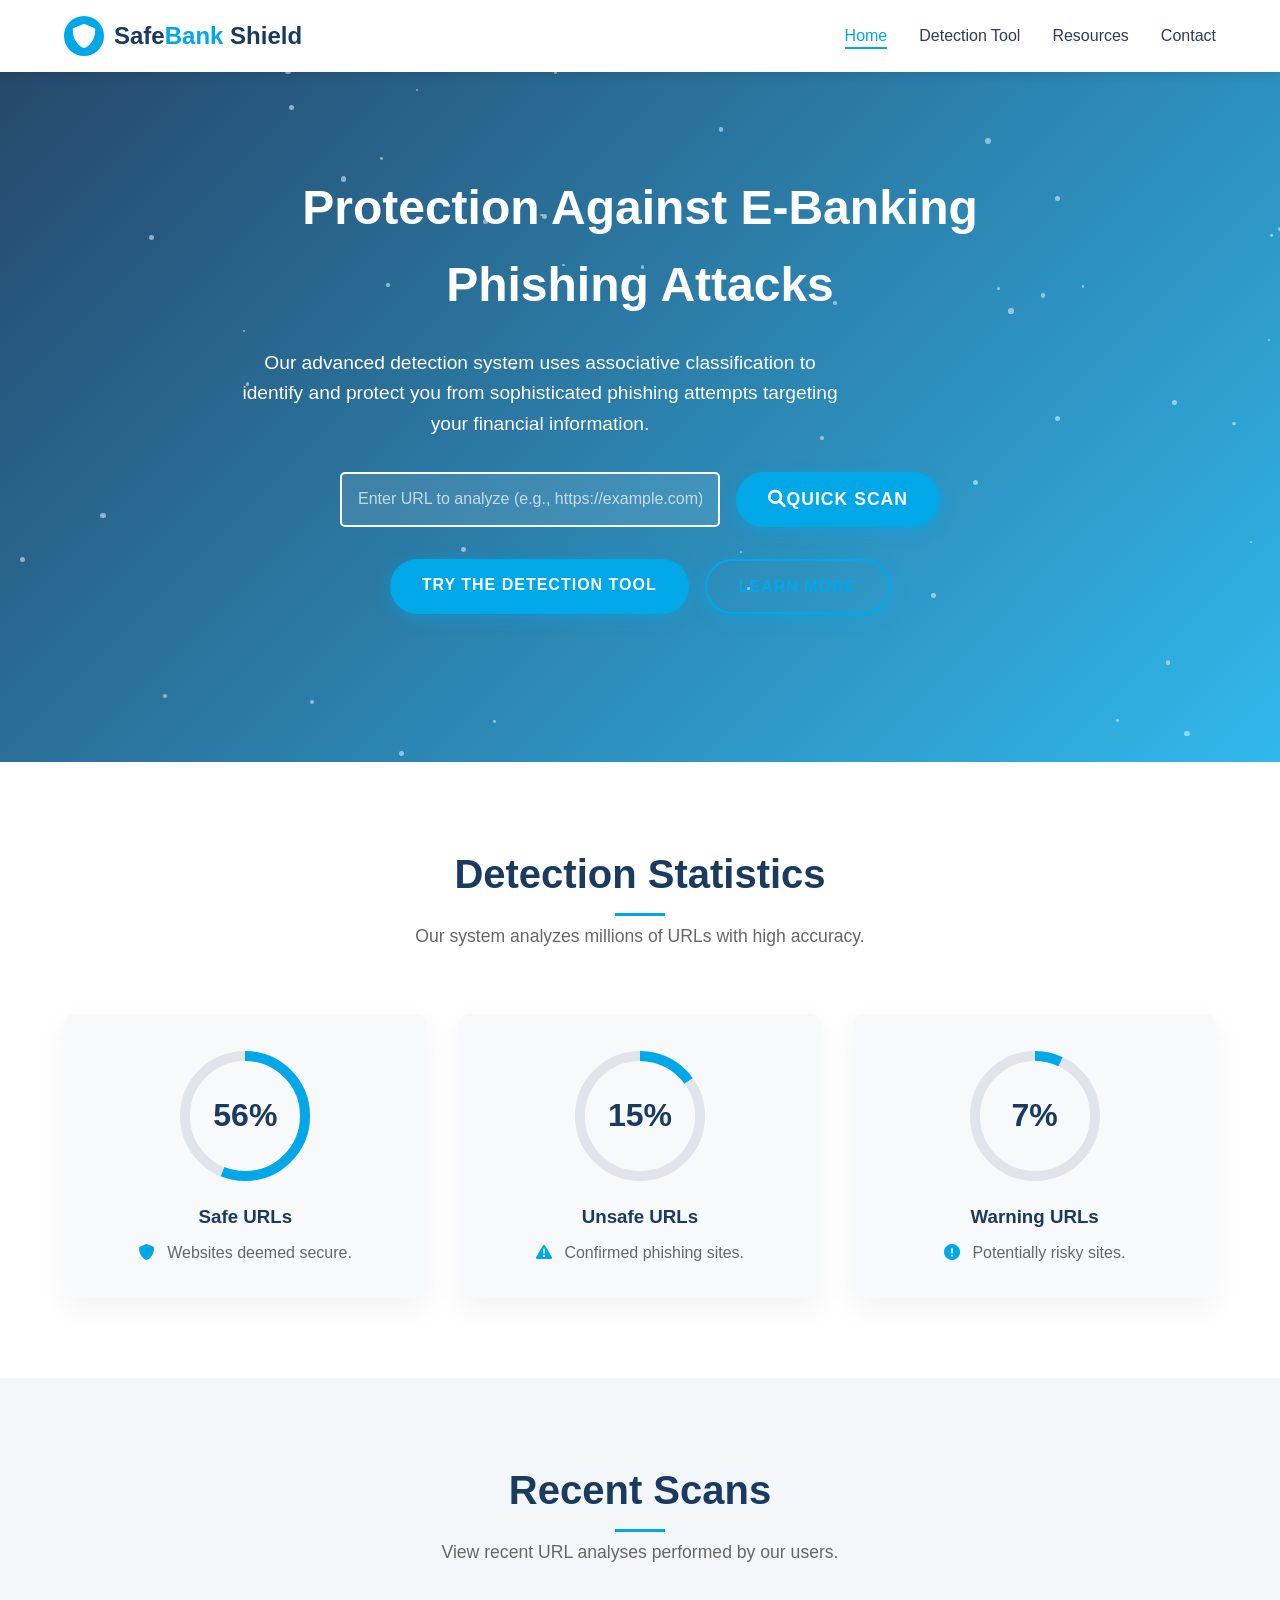
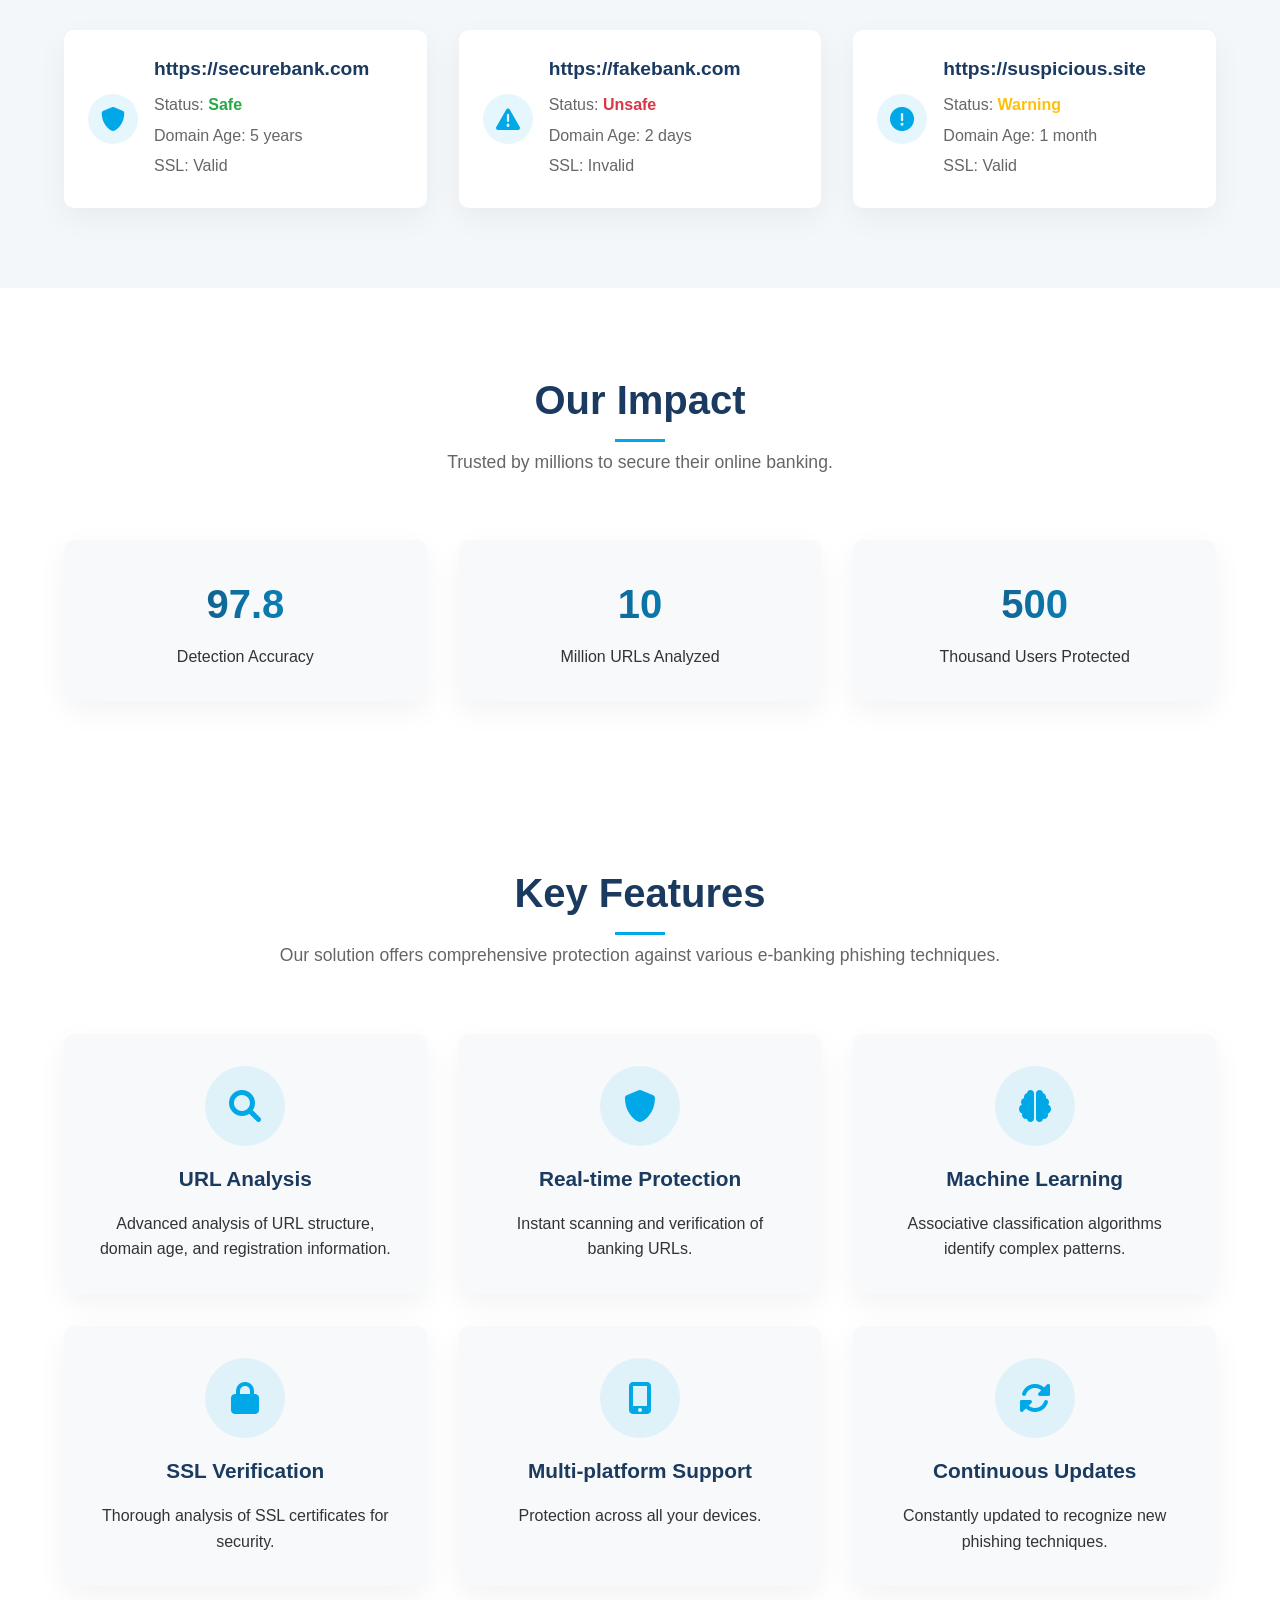
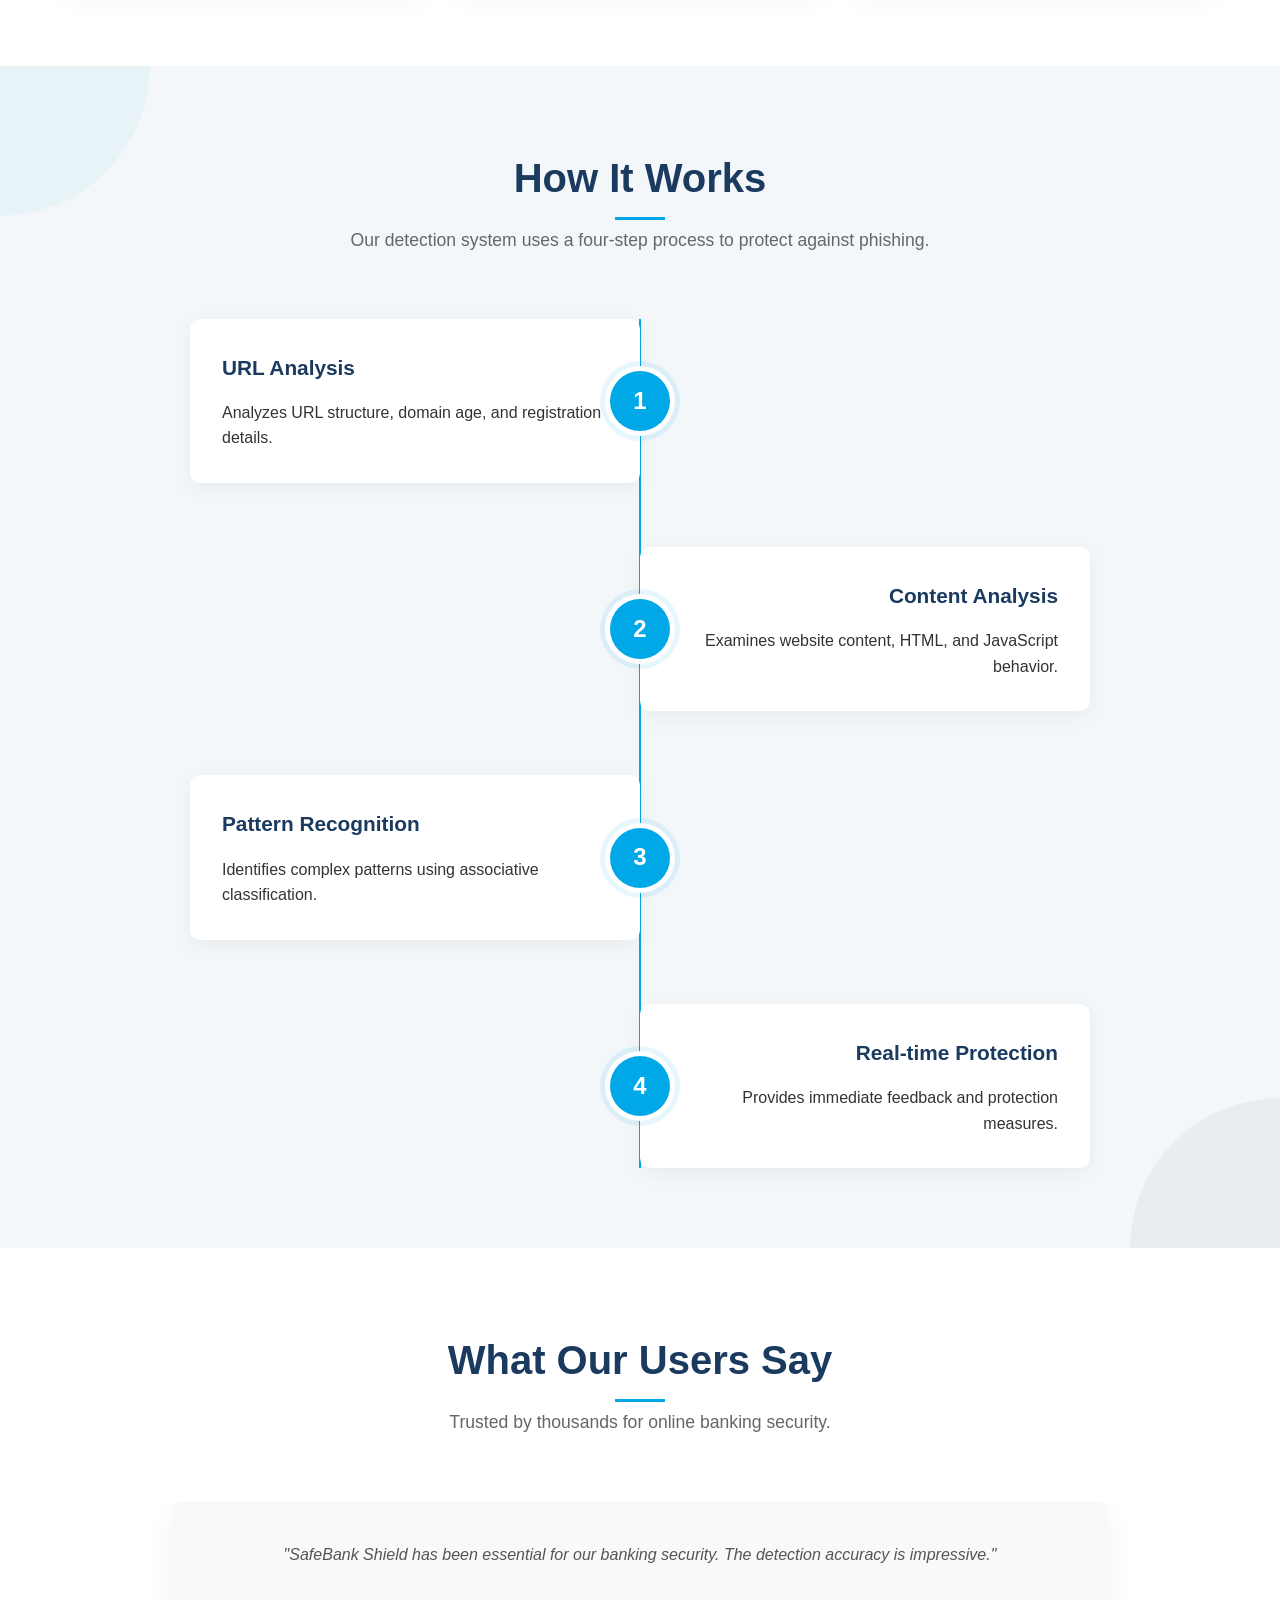
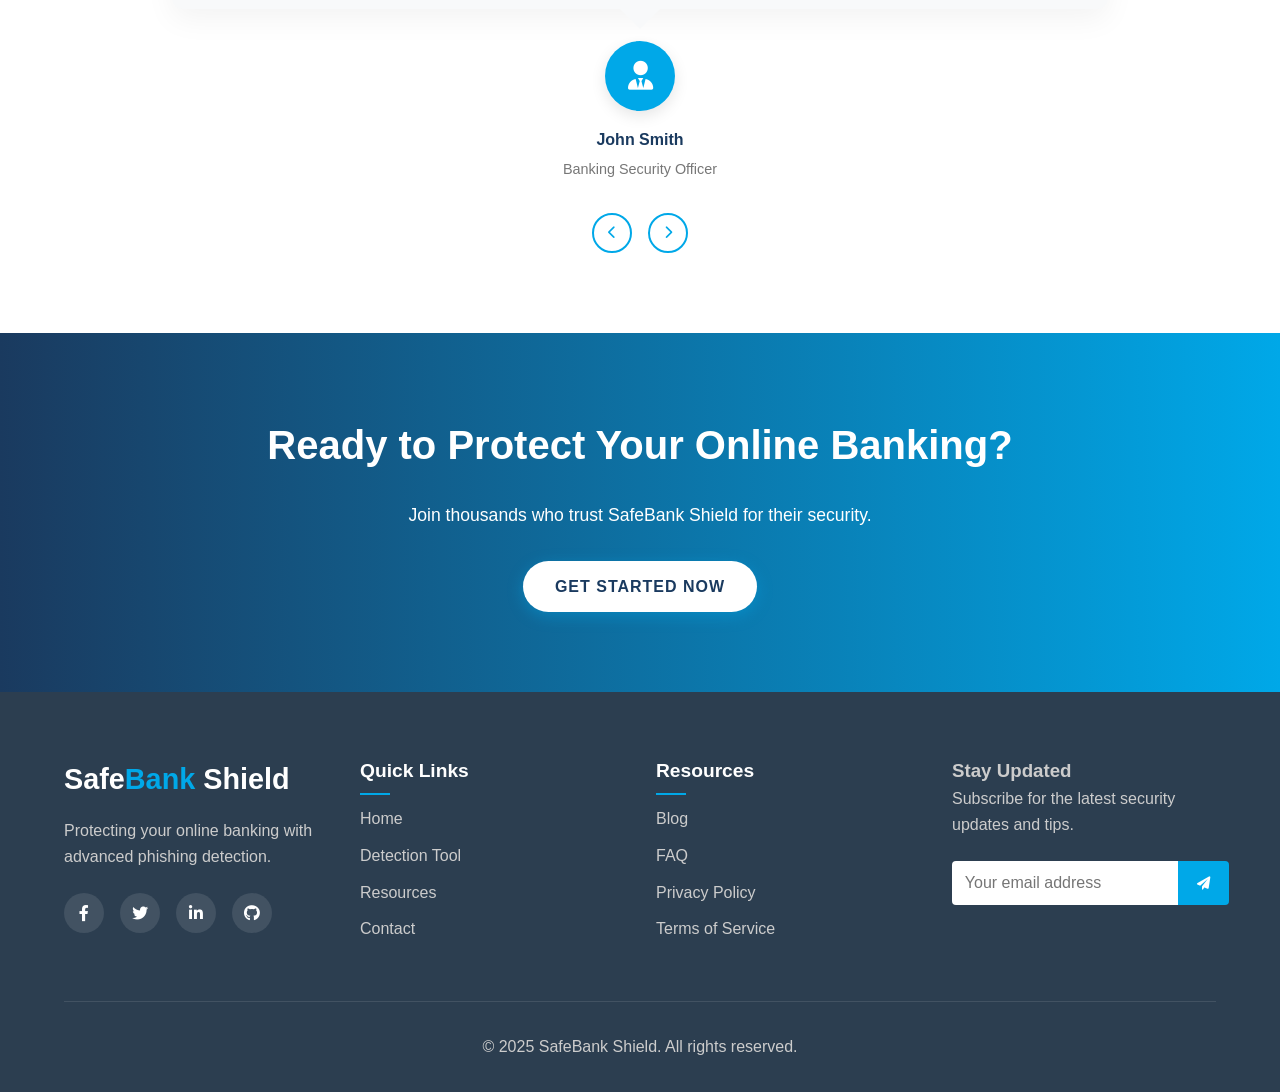
==== commit f518fcb6: "updatin complete code" ====
--- a/index.html
+++ b/index.html
@@ -12,7 +12,7 @@
     <nav id="navbar">
         <div class="nav-container">
             <div class="logo">
-                <img src="assets/logo.png" alt="SafeBank Shield Logo">
+                <div class="logo-icon"><i class="fas fa-shield-alt"></i></div>
                 <div class="logo-text">Safe<span>Bank</span> Shield</div>
             </div>
             <ul class="nav-links">
@@ -37,9 +37,9 @@
             <p>Our advanced detection system uses associative classification to identify and protect you from sophisticated phishing attempts targeting your financial information.</p>
             <div class="hero-input">
                 <form id="quickUrlForm" class="quick-analysis-form">
-                    <div class RECTIFIED="input-group">
+                    <div class="input-group">
                         <input type="url" id="quickUrlInput" placeholder="Enter URL to analyze (e.g., https://example.com)" required>
-                        <button type="submit" class="btn"><i class="fas fa-search"></i> Quick Scan</button>
+                        <button type="submit" class="btn btn-large"><i class="fas fa-search"></i> Quick Scan</button>
                     </div>
                 </form>
                 <div class="quick-result" id="quickResult"></div>
@@ -267,7 +267,7 @@
                             <p>"SafeBank Shield has been essential for our banking security. The detection accuracy is impressive."</p>
                         </div>
                         <div class="testimonial-author">
-                            <img src="assets/testimonial1.jpg" alt="John Smith" class="author-img">
+                            <div class="author-icon"><i class="fas fa-user-tie"></i></div>
                             <div class="author-name">John Smith</div>
                             <div class="author-role">Banking Security Officer</div>
                         </div>
@@ -277,7 +277,7 @@
                             <p>"The real-time protection gives me peace of mind when banking online."</p>
                         </div>
                         <div class="testimonial-author">
-                            <img src="assets/testimonial2.jpg" alt="Sarah Johnson" class="author-img">
+                            <div class="author-icon"><i class="fas fa-user"></i></div>
                             <div class="author-name">Sarah Johnson</div>
                             <div class="author-role">Financial Advisor</div>
                         </div>
@@ -341,7 +341,7 @@
             </div>
         </div>
         <div class="footer-bottom">
-            <p>© 2024 SafeBank Shield. All rights reserved.</p>
+            <p>© 2025 SafeBank Shield. All rights reserved.</p>
         </div>
     </footer>
 
--- a/css/style.css
+++ b/css/style.css
@@ -57,9 +57,17 @@
     align-items: center;
 }
 
-.logo img {
+.logo-icon {
+    width: 40px;
     height: 40px;
+    background-color: var(--secondary-color);
+    border-radius: 50%;
+    display: flex;
+    align-items: center;
+    justify-content: center;
     margin-right: 10px;
+    color: white;
+    font-size: 1.5rem;
 }
 
 .logo-text {
@@ -120,7 +128,7 @@
     justify-content: center;
     text-align: center;
     padding: 170px 5% 100px;
-    background: linear-gradient(135deg, rgba(26, 58, 95, 0.95) 0%, rgba(0, 168, 232, 0.8) 100%), url('../assets/hero-bg.jpg') center/cover no-repeat;
+    background: linear-gradient(135deg, rgba(26, 58, 95, 0.95) 0%, rgba(0, 168, 232, 0.8) 100%);
     color: white;
     position: relative;
     overflow: hidden;
@@ -184,20 +192,25 @@
 }
 
 .quick-analysis-form {
-    display: flex;
-    gap: 1rem;
     max-width: 600px;
     margin: 0 auto;
 }
 
+.input-group {
+    display: flex;
+    gap: 1rem;
+    align-items: center;
+}
+
 .quick-analysis-form input {
     flex-grow: 1;
-    padding: 0.8rem;
+    padding: 0 1rem;
     border: 2px solid white;
     border-radius: 5px;
     font-size: 1rem;
     background: rgba(255, 255, 255, 0.1);
     color: white;
+    height: 55px;
 }
 
 .quick-analysis-form input::placeholder {
@@ -215,15 +228,47 @@
 
 .quick-result {
     margin-top: 1rem;
-    padding: 1rem;
+    padding: 1.5rem;
     background: rgba(255, 255, 255, 0.1);
     border-radius: 5px;
     display: none;
+    text-align: left;
 }
 
 .quick-result.show {
     display: block;
     animation: fadeIn 0.5s ease;
+}
+
+.quick-result p {
+    margin-bottom: 0.8rem;
+    display: flex;
+    align-items: center;
+}
+
+.quick-result p:last-child {
+    margin-bottom: 0;
+}
+
+.quick-result i {
+    margin-right: 0.5rem;
+}
+
+.quick-result .status {
+    font-weight: 600;
+    margin-left: 0.5rem;
+}
+
+.quick-result .status.safe {
+    color: var(--success-color);
+}
+
+.quick-result .status.unsafe {
+    color: var(--danger-color);
+}
+
+.quick-result .status.warning {
+    color: var(--warning-color);
 }
 
 .hero-buttons {
@@ -246,7 +291,7 @@
     border: none;
     cursor: pointer;
     animation: fadeInUp 1s ease 0.4s forwards;
-    opacity: 0;
+    opacity: 1; /* Changed from 0 to 1 to make text visible */
     box-shadow: 0 4px 15px rgba(0, 168, 232, 0.4);
 }
 
@@ -259,12 +304,22 @@
 
 .btn-outline {
     background-color: transparent;
-    border: 2px solid white;
+    border: 2px solid var(--secondary-color);
+    color: var(--secondary-color);
 }
 
 .btn-outline:hover {
-    background-color: white;
-    color: var(--secondary-color);
+    background-color: var(--secondary-color);
+    color: white;
+}
+
+.btn-large {
+    padding: 1.2rem 2.5rem;
+    font-size: 1.1rem;
+    height: 55px;
+    display: flex;
+    align-items: center;
+    justify-content: center;
 }
 
 /* Detection Stats Section */
@@ -719,13 +774,17 @@
     align-items: center;
 }
 
-.author-img {
+.author-icon {
     width: 70px;
     height: 70px;
     border-radius: 50%;
     margin-bottom: 1rem;
-    object-fit: cover;
-    border: 3px solid var(--secondary-color);
+    background-color: var(--secondary-color);
+    color: white;
+    display: flex;
+    align-items: center;
+    justify-content: center;
+    font-size: 1.8rem;
     box-shadow: 0 5px 15px rgba(0, 0, 0, 0.1);
 }
 
@@ -1214,6 +1273,31 @@
 .terms-content p {
     color: #666;
     margin-bottom: 1rem;
+}
+
+/* Map Container */
+.map-container {
+    width: 100%;
+    height: 250px;
+    background-color: #f4f7f9;
+    border-radius: 10px;
+    display: flex;
+    flex-direction: column;
+    align-items: center;
+    justify-content: center;
+    margin-top: 1.5rem;
+    border: 1px solid #e1e5eb;
+}
+
+.map-container i {
+    font-size: 3rem;
+    color: var(--secondary-color);
+    margin-bottom: 1rem;
+}
+
+.map-container p {
+    color: #666;
+    font-size: 1.1rem;
 }
 
 /* Responsive */
